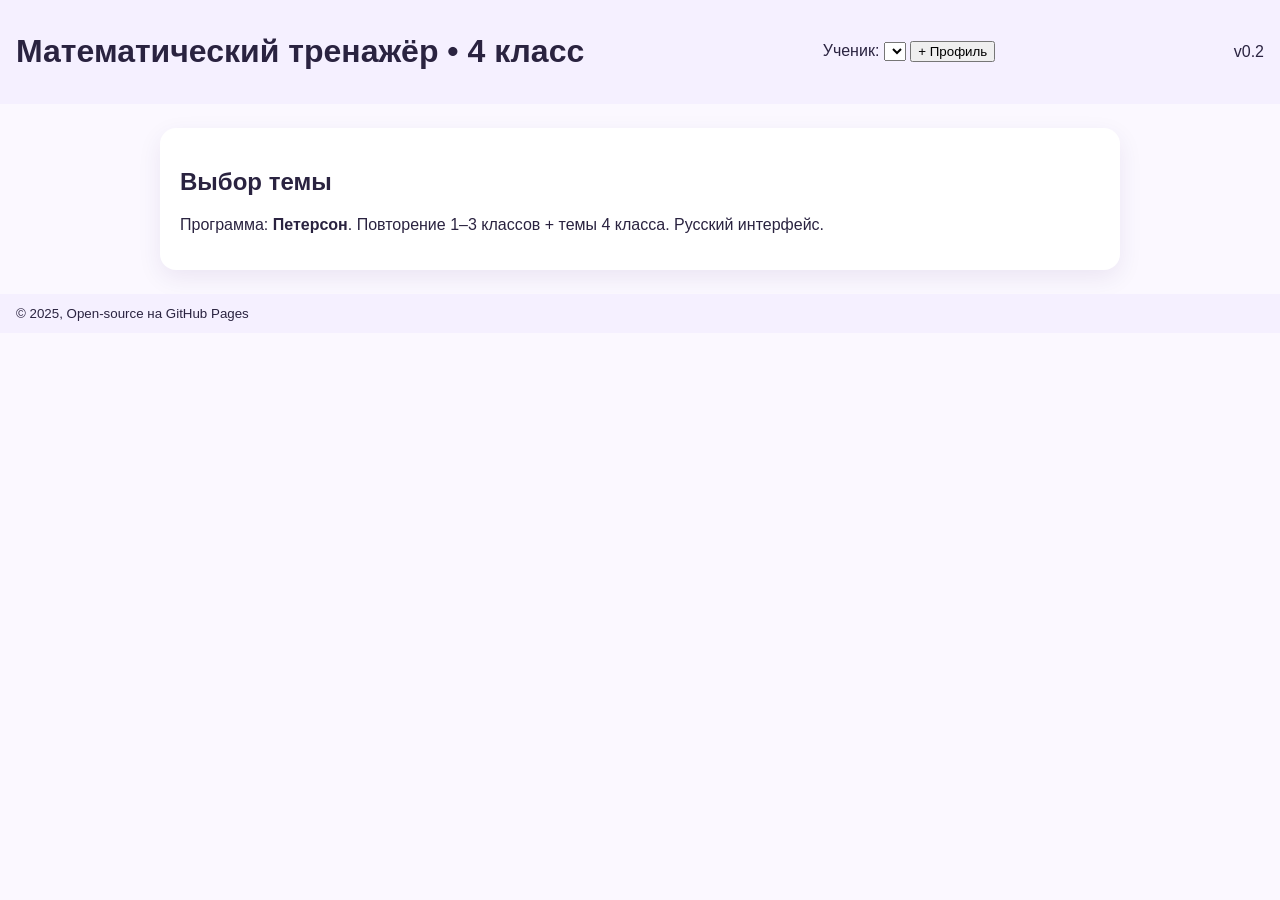
==== index.html @ 1966bf7a "Add files via upload" ====
<!DOCTYPE html>
<html lang="ru">
<head>
  <meta charset="UTF-8" />
  <meta name="viewport" content="width=device-width, initial-scale=1.0"/>
  <title>Математический тренажёр 4 класс — v0.2</title>
  <link rel="stylesheet" href="styles.css"/>
</head>
<body>
  <header class="app-header">
    <h1>Математический тренажёр • 4 класс</h1>
    <div class="profile">
      <label for="profile-select">Ученик:</label>
      <select id="profile-select"></select>
      <button id="add-profile" class="btn btn-outline small">+ Профиль</button>
    </div>
    <span class="version">v0.2</span>
  </header>

  <main class="container">
    <section id="intro" class="card">
      <h2>Выбор темы</h2>
      <p>Программа: <strong>Петерсон</strong>. Повторение 1–3 классов + темы 4 класса. Русский интерфейс.</p>
      <div id="lesson-list" class="lesson-list"></div>
    </section>

    <section id="exercise-area" class="card hidden">
      <div class="exercise-header">
        <button id="back-to-lessons" class="btn btn-secondary">← Темы</button>
        <h2 id="lesson-title">Тема</h2>
        <div id="progress" class="progress"></div>
      </div>

      <div id="exercise-body"></div>

      <div class="actions">
        <button id="hint-btn" class="btn btn-outline">Подсказка</button>
        <button id="check-btn" class="btn btn-primary">Проверить</button>
        <button id="next-btn" class="btn btn-primary hidden">Дальше</button>
      </div>
    </section>

    <section id="summary-area" class="card hidden">
      <h2>Итоги блока</h2>
      <div id="summary-body"></div>
      <button id="to-lessons-from-summary" class="btn btn-secondary">Вернуться к темам</button>
    </section>
  </main>

  <footer class="app-footer">
    <small>© 2025, Open-source на GitHub Pages</small>
  </footer>

  <script src="app.js"></script>
</body>
</html>
---- styles.css ----
:root{
  --bg:#fbf8ff;--card:#ffffff;--text:#2a2340;--muted:#6e6690;
  --accent:#bfa7ff;--accent-strong:#9e84ff;--shadow:0 8px 24px rgba(46,16,101,.08);
}
body{margin:0;background:var(--bg);color:var(--text);font-family:sans-serif}
.app-header,.app-footer{display:flex;justify-content:space-between;align-items:center;padding:12px 16px;background:#f5f0ff}
.container{max-width:960px;margin:24px auto;padding:0 16px}
.card{background:var(--card);border-radius:16px;box-shadow:var(--shadow);padding:20px;margin-bottom:16px}
.hidden{display:none}
.lesson-list{display:grid;grid-template-columns:repeat(auto-fit,minmax(260px,1fr));gap:12px}
.lesson{border:1px solid #eee;border-radius:12px;padding:14px}
.choice{padding:10px;border:1px solid #ddd;border-radius:10px;cursor:pointer}
.choice.selected{border-color:var(--accent-strong);outline:3px solid #efe9ff}
.order-list{display:flex;flex-direction:column;gap:8px}
.order-item{padding:10px;border:1px solid #ddd;border-radius:10px;background:#fff;cursor:pointer}
.order-item.selected{border-color:var(--accent-strong);outline:3px solid #efe9ff}
.badge{min-width:24px;height:24px;border-radius:50%;border:1px solid #ddd;display:flex;align-items:center;justify-content:center;background:#f4efff}
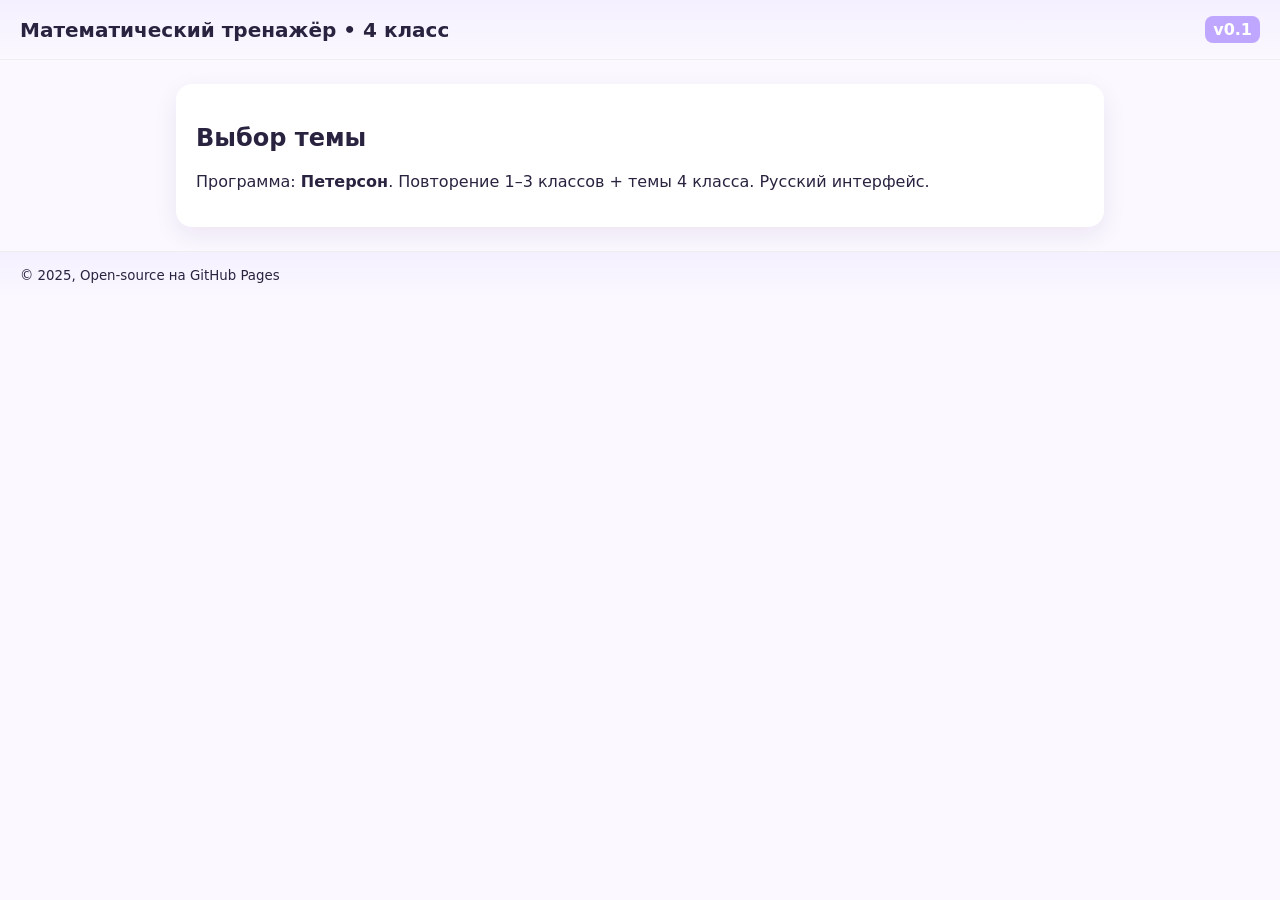
==== commit cf839fdd: "Add files via upload" ====
--- a/index.html
+++ b/index.html
@@ -3,18 +3,13 @@
 <head>
   <meta charset="UTF-8" />
   <meta name="viewport" content="width=device-width, initial-scale=1.0"/>
-  <title>Математический тренажёр 4 класс — v0.2</title>
+  <title>Математический тренажёр 4 класс — v0.1</title>
   <link rel="stylesheet" href="styles.css"/>
 </head>
 <body>
   <header class="app-header">
     <h1>Математический тренажёр • 4 класс</h1>
-    <div class="profile">
-      <label for="profile-select">Ученик:</label>
-      <select id="profile-select"></select>
-      <button id="add-profile" class="btn btn-outline small">+ Профиль</button>
-    </div>
-    <span class="version">v0.2</span>
+    <span class="version">v0.1</span>
   </header>
 
   <main class="container">
--- a/styles.css
+++ b/styles.css
@@ -1,17 +1,45 @@
 :root{
-  --bg:#fbf8ff;--card:#ffffff;--text:#2a2340;--muted:#6e6690;
-  --accent:#bfa7ff;--accent-strong:#9e84ff;--shadow:0 8px 24px rgba(46,16,101,.08);
+  --bg:#fbf8ff;
+  --card:#ffffff;
+  --text:#2a2340;
+  --muted:#6e6690;
+  --accent:#bfa7ff;
+  --accent-strong:#9e84ff;
+  --green:#36b37e;
+  --red:#ff6b6b;
+  --shadow:0 8px 24px rgba(46,16,101,.08);
 }
-body{margin:0;background:var(--bg);color:var(--text);font-family:sans-serif}
-.app-header,.app-footer{display:flex;justify-content:space-between;align-items:center;padding:12px 16px;background:#f5f0ff}
+*{box-sizing:border-box}
+html,body{margin:0;padding:0;background:var(--bg);color:var(--text);font-family:system-ui,-apple-system,Segoe UI,Roboto,Inter,Arial,sans-serif;}
+.app-header,.app-footer{display:flex;justify-content:space-between;align-items:center;padding:16px 20px;background:linear-gradient(180deg, #f5f0ff 0%, #fbf8ff 100%);border-bottom:1px solid #eee}
+.app-footer{border-top:1px solid #eee;border-bottom:none;margin-top:24px}
+.app-header h1{font-size:20px;margin:0}
+.version{background:var(--accent);color:#fff;padding:4px 8px;border-radius:8px;font-weight:600}
 .container{max-width:960px;margin:24px auto;padding:0 16px}
 .card{background:var(--card);border-radius:16px;box-shadow:var(--shadow);padding:20px;margin-bottom:16px}
 .hidden{display:none}
 .lesson-list{display:grid;grid-template-columns:repeat(auto-fit,minmax(260px,1fr));gap:12px}
-.lesson{border:1px solid #eee;border-radius:12px;padding:14px}
+.lesson{border:1px solid #eee;border-radius:12px;padding:14px;display:flex;flex-direction:column;gap:6px}
+.lesson h3{margin:0}
+.lesson .meta{font-size:13px;color:var(--muted)}
+.lesson .btn{margin-top:8px}
+.btn{border:none;border-radius:10px;padding:10px 14px;cursor:pointer;font-weight:600}
+.btn-primary{background:var(--accent-strong);color:#fff}
+.btn-outline{background:transparent;border:2px solid var(--accent-strong);color:var(--accent-strong)}
+.btn-secondary{background:#ede7ff;color:#3a2b7f}
+.btn:disabled{opacity:.5;cursor:not-allowed}
+.progress{font-size:14px;color:var(--muted)}
+.exercise-header{display:flex;justify-content:space-between;align-items:center;gap:10px}
+#exercise-body{margin-top:12px}
+.exercise{display:flex;flex-direction:column;gap:12px}
+.choices{display:flex;flex-direction:column;gap:8px}
 .choice{padding:10px;border:1px solid #ddd;border-radius:10px;cursor:pointer}
 .choice.selected{border-color:var(--accent-strong);outline:3px solid #efe9ff}
-.order-list{display:flex;flex-direction:column;gap:8px}
-.order-item{padding:10px;border:1px solid #ddd;border-radius:10px;background:#fff;cursor:pointer}
-.order-item.selected{border-color:var(--accent-strong);outline:3px solid #efe9ff}
-.badge{min-width:24px;height:24px;border-radius:50%;border:1px solid #ddd;display:flex;align-items:center;justify-content:center;background:#f4efff}
+.feedback{padding:10px;border-radius:10px;font-weight:600}
+.feedback.ok{background:#ecfbf4;color:#0e6b4d;border:1px solid #b5ead7}
+.feedback.err{background:#fff1f1;color:#7a1a1a;border:1px solid #ffd2d2}
+.hint{background:#f6f2ff;border-left:4px solid var(--accent-strong);padding:10px;border-radius:8px}
+.stat{display:grid;grid-template-columns:1fr 1fr;gap:8px}
+.kpi{background:#f8f5ff;border:1px dashed #d8ccff;border-radius:10px;padding:10px;text-align:center}
+.order-zone{display:flex;gap:8px;flex-wrap:wrap;padding:8px;border:1px dashed #cfc3ff;border-radius:10px;min-height:48px}
+.draggable{padding:8px 10px;border:1px solid #ddd;border-radius:8px;background:#fff;cursor:grab}
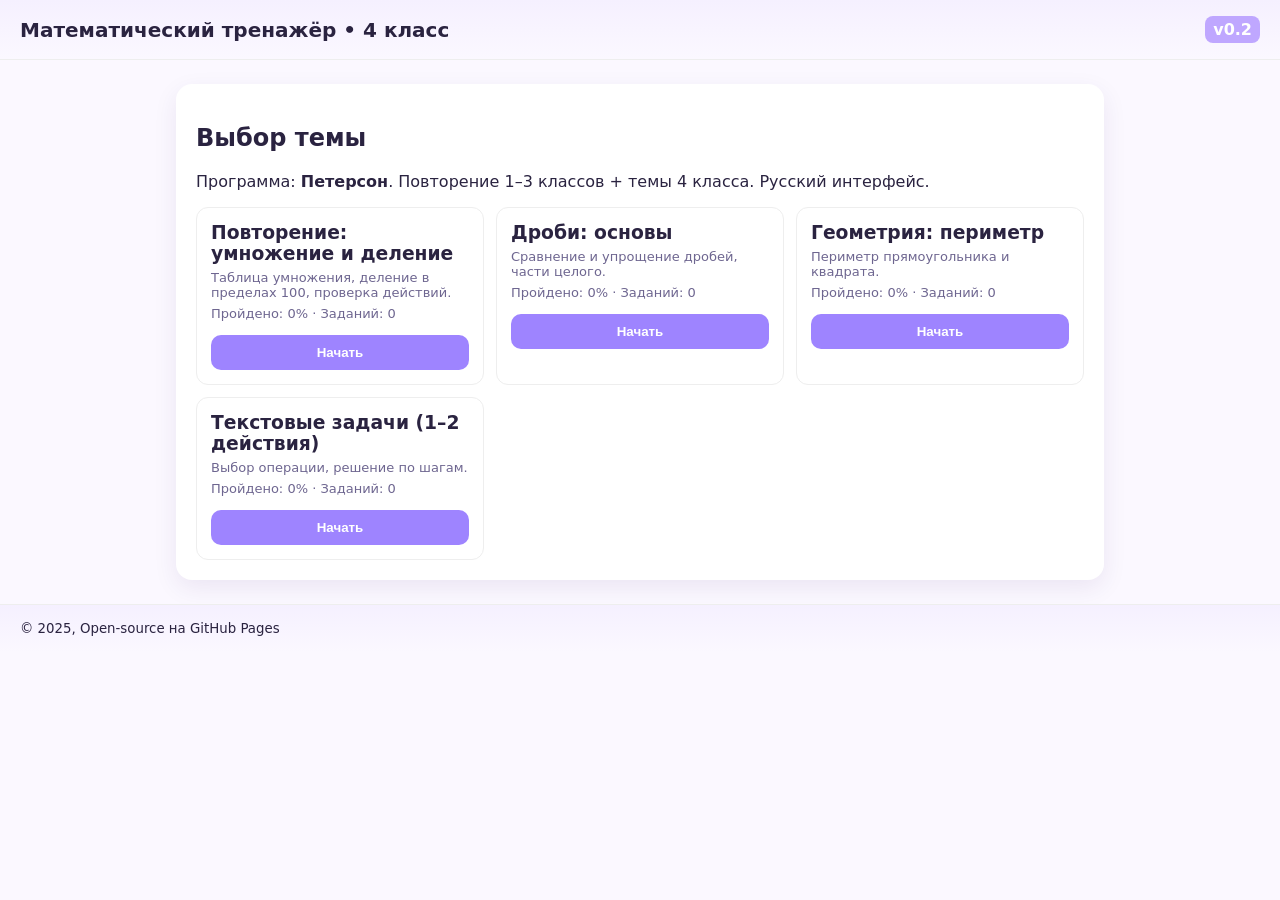
==== commit 08ee4ac1: "v0.2: clean repo, fix errors, integrate touch-friendly order task, expand content - Remove 5 junk fi" ====
--- a/index.html
+++ b/index.html
@@ -3,13 +3,14 @@
 <head>
   <meta charset="UTF-8" />
   <meta name="viewport" content="width=device-width, initial-scale=1.0"/>
-  <title>Математический тренажёр 4 класс — v0.1</title>
+  <title>Математический тренажёр 4 класс — v0.2</title>
   <link rel="stylesheet" href="styles.css"/>
+  <link rel="stylesheet" href="SRC/components/SequenceOrderTask.css"/>
 </head>
 <body>
   <header class="app-header">
     <h1>Математический тренажёр • 4 класс</h1>
-    <span class="version">v0.1</span>
+    <span class="version">v0.2</span>
   </header>
 
   <main class="container">
@@ -46,6 +47,7 @@
     <small>© 2025, Open-source на GitHub Pages</small>
   </footer>
 
+  <script src="SRC/components/SequenceOrderTask.js"></script>
   <script src="app.js"></script>
 </body>
 </html>
--- a/SRC/components/SequenceOrderTask.css
+++ b/SRC/components/SequenceOrderTask.css
@@ -0,0 +1,91 @@
+/* v0.3 SequenceOrderTask — styled to match app palette */
+.seq { display: grid; gap: 14px; }
+
+.seq__label { font-size: 13px; color: var(--muted, #6e6690); font-weight: 600; }
+
+.seq__pool {
+  display: flex;
+  flex-wrap: wrap;
+  gap: 8px;
+  padding: 10px;
+  border: 1px dashed #cfc3ff;
+  border-radius: 10px;
+  min-height: 48px;
+  background: #faf7ff;
+}
+
+.seq__item {
+  padding: 8px 12px;
+  border: 1px solid #d8ccff;
+  border-radius: 8px;
+  background: #fff;
+  cursor: pointer;
+  font-size: 15px;
+  font-family: inherit;
+  color: var(--text, #2a2340);
+  transition: background 0.15s, opacity 0.15s;
+}
+.seq__item:hover:not([disabled]) { background: #efe9ff; }
+.seq__item[aria-pressed="true"] { opacity: 0.4; cursor: default; }
+
+.seq__target {
+  min-height: 52px;
+  border: 2px solid var(--accent-strong, #9e84ff);
+  border-radius: 10px;
+  padding: 8px 10px;
+  display: flex;
+  flex-wrap: wrap;
+  gap: 6px;
+  background: #fbf8ff;
+}
+
+.seq__picked {
+  background: #fff;
+  border: 1px solid #cfc3ff;
+  border-radius: 8px;
+  padding: 6px 10px;
+  display: flex;
+  align-items: center;
+  gap: 8px;
+  font-size: 15px;
+}
+
+.seq__badge {
+  display: inline-flex;
+  align-items: center;
+  justify-content: center;
+  width: 22px;
+  height: 22px;
+  border-radius: 50%;
+  background: var(--accent-strong, #9e84ff);
+  color: #fff;
+  font-size: 12px;
+  font-weight: 700;
+  flex-shrink: 0;
+}
+
+.seq__controls { display: flex; gap: 8px; flex-wrap: wrap; }
+
+.seq__btn {
+  padding: 10px 14px;
+  border-radius: 10px;
+  border: none;
+  font-weight: 600;
+  font-family: inherit;
+  cursor: pointer;
+  background: var(--accent-strong, #9e84ff);
+  color: #fff;
+}
+.seq__btn--ghost {
+  background: #ede7ff;
+  color: #3a2b7f;
+}
+
+.seq__flash {
+  font-weight: 600;
+  padding: 8px 12px;
+  border-radius: 8px;
+  min-height: 36px;
+}
+.seq__flash[data-ok="1"] { background: #ecfbf4; color: #0e6b4d; border: 1px solid #b5ead7; }
+.seq__flash[data-ok="0"] { background: #fff1f1; color: #7a1a1a; border: 1px solid #ffd2d2; }
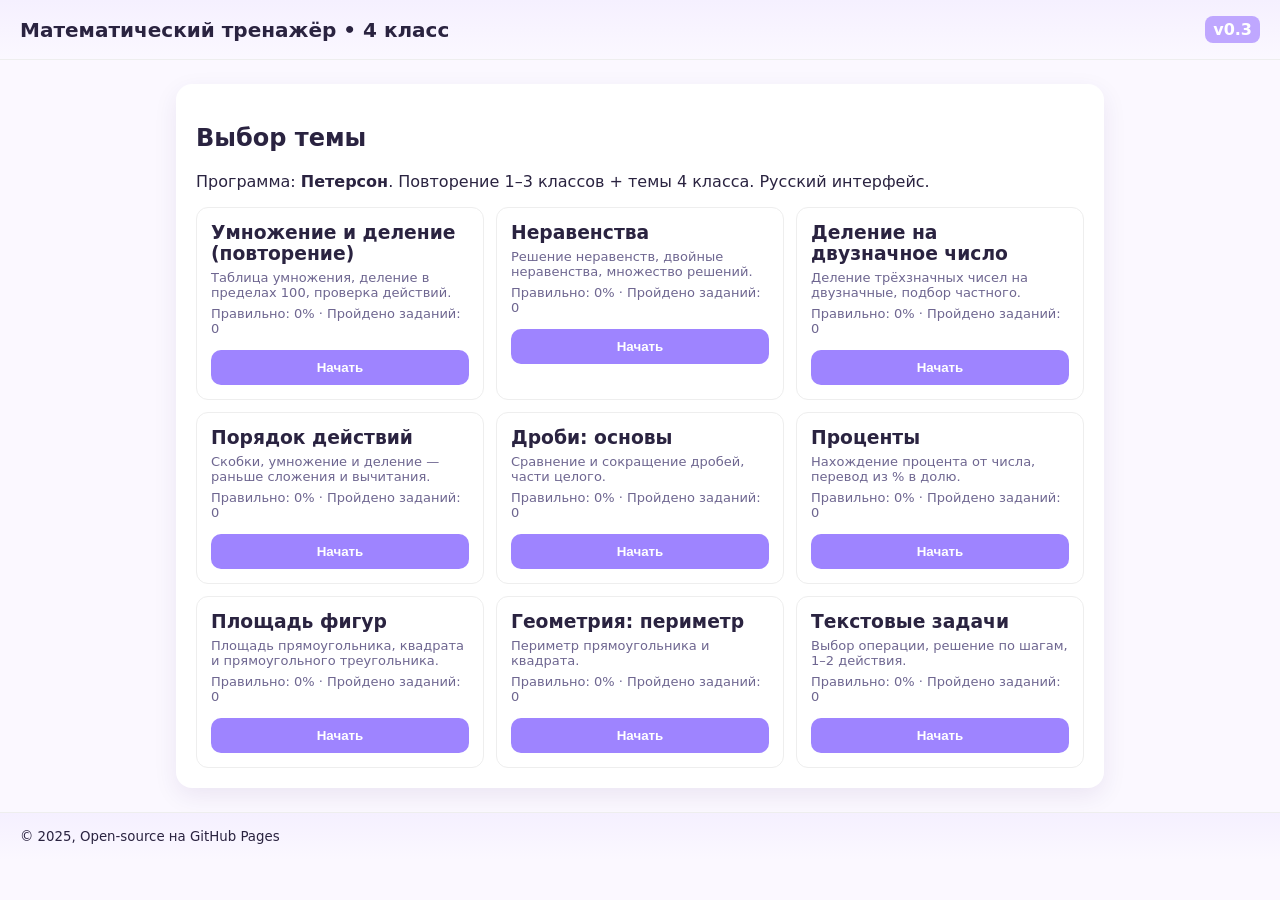
==== commit ca9fe2f0: "v0.3: add 5 new Peterson topics, fix stats, reveal answer after 3 fails Content: - Add Неравенства (" ====
--- a/index.html
+++ b/index.html
@@ -3,14 +3,14 @@
 <head>
   <meta charset="UTF-8" />
   <meta name="viewport" content="width=device-width, initial-scale=1.0"/>
-  <title>Математический тренажёр 4 класс — v0.2</title>
+  <title>Математический тренажёр 4 класс — v0.3</title>
   <link rel="stylesheet" href="styles.css"/>
   <link rel="stylesheet" href="SRC/components/SequenceOrderTask.css"/>
 </head>
 <body>
   <header class="app-header">
     <h1>Математический тренажёр • 4 класс</h1>
-    <span class="version">v0.2</span>
+    <span class="version">v0.3</span>
   </header>
 
   <main class="container">
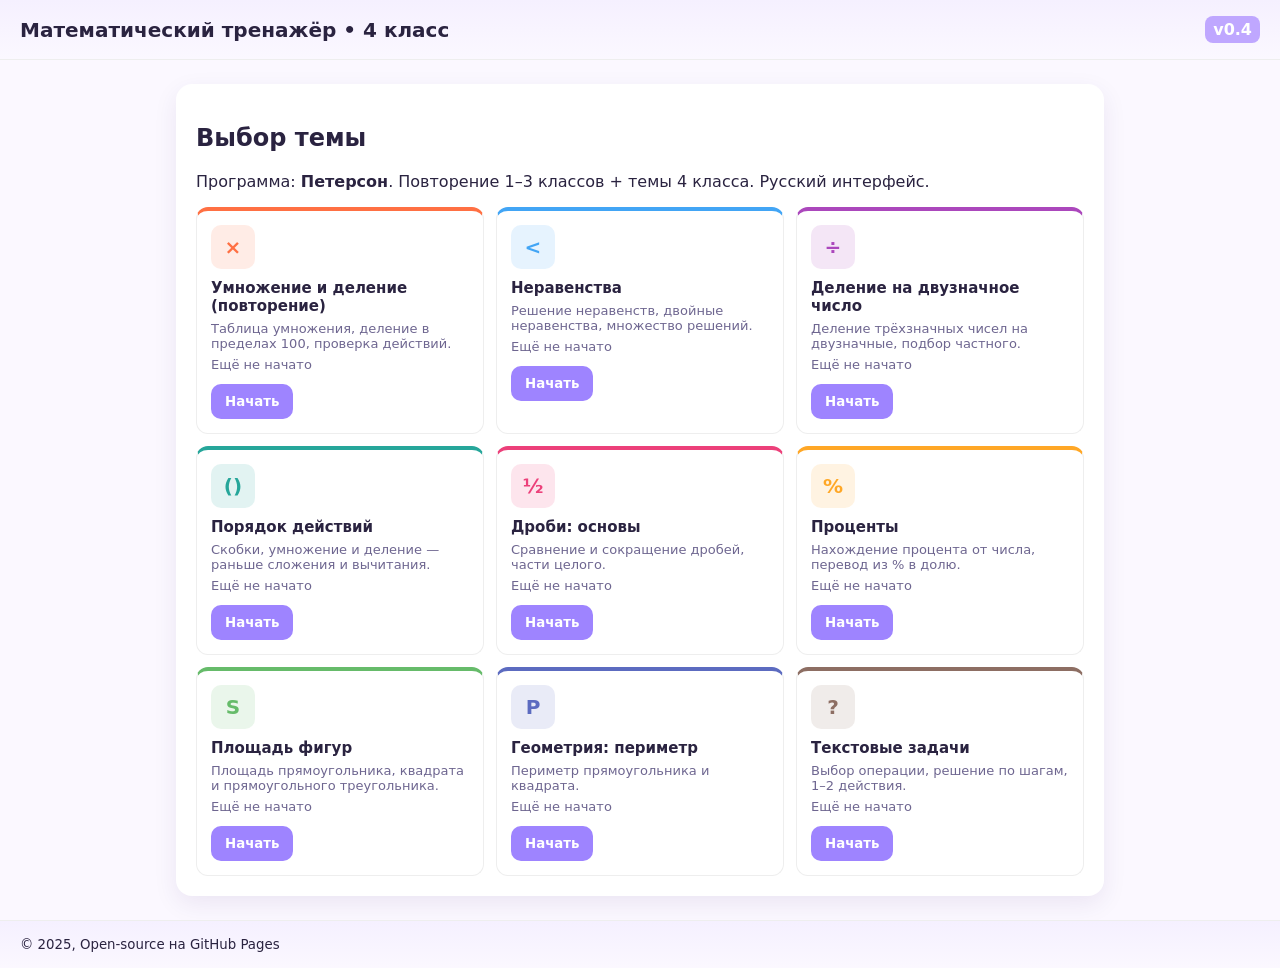
==== commit f7466892: "v0.4: shuffle exercises, colored topic cards, progress bar, reset stats, sticky mobile buttons - Shu" ====
--- a/index.html
+++ b/index.html
@@ -3,14 +3,14 @@
 <head>
   <meta charset="UTF-8" />
   <meta name="viewport" content="width=device-width, initial-scale=1.0"/>
-  <title>Математический тренажёр 4 класс — v0.3</title>
+  <title>Математический тренажёр 4 класс — v0.4</title>
   <link rel="stylesheet" href="styles.css"/>
   <link rel="stylesheet" href="SRC/components/SequenceOrderTask.css"/>
 </head>
 <body>
   <header class="app-header">
     <h1>Математический тренажёр • 4 класс</h1>
-    <span class="version">v0.3</span>
+    <span class="version">v0.4</span>
   </header>
 
   <main class="container">
--- a/styles.css
+++ b/styles.css
@@ -1,45 +1,93 @@
-:root{
-  --bg:#fbf8ff;
-  --card:#ffffff;
-  --text:#2a2340;
-  --muted:#6e6690;
-  --accent:#bfa7ff;
-  --accent-strong:#9e84ff;
-  --green:#36b37e;
-  --red:#ff6b6b;
-  --shadow:0 8px 24px rgba(46,16,101,.08);
+:root {
+  --bg: #fbf8ff;
+  --card: #ffffff;
+  --text: #2a2340;
+  --muted: #6e6690;
+  --accent: #bfa7ff;
+  --accent-strong: #9e84ff;
+  --green: #36b37e;
+  --red: #ff6b6b;
+  --shadow: 0 8px 24px rgba(46,16,101,.08);
 }
-*{box-sizing:border-box}
-html,body{margin:0;padding:0;background:var(--bg);color:var(--text);font-family:system-ui,-apple-system,Segoe UI,Roboto,Inter,Arial,sans-serif;}
-.app-header,.app-footer{display:flex;justify-content:space-between;align-items:center;padding:16px 20px;background:linear-gradient(180deg, #f5f0ff 0%, #fbf8ff 100%);border-bottom:1px solid #eee}
-.app-footer{border-top:1px solid #eee;border-bottom:none;margin-top:24px}
-.app-header h1{font-size:20px;margin:0}
-.version{background:var(--accent);color:#fff;padding:4px 8px;border-radius:8px;font-weight:600}
-.container{max-width:960px;margin:24px auto;padding:0 16px}
-.card{background:var(--card);border-radius:16px;box-shadow:var(--shadow);padding:20px;margin-bottom:16px}
-.hidden{display:none}
-.lesson-list{display:grid;grid-template-columns:repeat(auto-fit,minmax(260px,1fr));gap:12px}
-.lesson{border:1px solid #eee;border-radius:12px;padding:14px;display:flex;flex-direction:column;gap:6px}
-.lesson h3{margin:0}
-.lesson .meta{font-size:13px;color:var(--muted)}
-.lesson .btn{margin-top:8px}
-.btn{border:none;border-radius:10px;padding:10px 14px;cursor:pointer;font-weight:600}
-.btn-primary{background:var(--accent-strong);color:#fff}
-.btn-outline{background:transparent;border:2px solid var(--accent-strong);color:var(--accent-strong)}
-.btn-secondary{background:#ede7ff;color:#3a2b7f}
-.btn:disabled{opacity:.5;cursor:not-allowed}
-.progress{font-size:14px;color:var(--muted)}
-.exercise-header{display:flex;justify-content:space-between;align-items:center;gap:10px}
-#exercise-body{margin-top:12px}
-.exercise{display:flex;flex-direction:column;gap:12px}
-.choices{display:flex;flex-direction:column;gap:8px}
-.choice{padding:10px;border:1px solid #ddd;border-radius:10px;cursor:pointer}
-.choice.selected{border-color:var(--accent-strong);outline:3px solid #efe9ff}
-.feedback{padding:10px;border-radius:10px;font-weight:600}
-.feedback.ok{background:#ecfbf4;color:#0e6b4d;border:1px solid #b5ead7}
-.feedback.err{background:#fff1f1;color:#7a1a1a;border:1px solid #ffd2d2}
-.hint{background:#f6f2ff;border-left:4px solid var(--accent-strong);padding:10px;border-radius:8px}
-.stat{display:grid;grid-template-columns:1fr 1fr;gap:8px}
-.kpi{background:#f8f5ff;border:1px dashed #d8ccff;border-radius:10px;padding:10px;text-align:center}
-.order-zone{display:flex;gap:8px;flex-wrap:wrap;padding:8px;border:1px dashed #cfc3ff;border-radius:10px;min-height:48px}
-.draggable{padding:8px 10px;border:1px solid #ddd;border-radius:8px;background:#fff;cursor:grab}
+* { box-sizing: border-box; }
+html, body { margin: 0; padding: 0; background: var(--bg); color: var(--text); font-family: system-ui,-apple-system,Segoe UI,Roboto,Inter,Arial,sans-serif; }
+
+/* Header / Footer */
+.app-header, .app-footer { display: flex; justify-content: space-between; align-items: center; padding: 16px 20px; background: linear-gradient(180deg,#f5f0ff 0%,#fbf8ff 100%); border-bottom: 1px solid #eee; }
+.app-footer { border-top: 1px solid #eee; border-bottom: none; margin-top: 24px; }
+.app-header h1 { font-size: 20px; margin: 0; }
+.version { background: var(--accent); color: #fff; padding: 4px 8px; border-radius: 8px; font-weight: 600; }
+
+/* Layout */
+.container { max-width: 960px; margin: 24px auto; padding: 0 16px; }
+.card { background: var(--card); border-radius: 16px; box-shadow: var(--shadow); padding: 20px; margin-bottom: 16px; }
+.hidden { display: none; }
+
+/* Lesson grid */
+.lesson-list { display: grid; grid-template-columns: repeat(auto-fit, minmax(260px,1fr)); gap: 12px; }
+.lesson { border: 1px solid #eee; border-radius: 12px; padding: 14px; display: flex; flex-direction: column; gap: 6px; overflow: hidden; }
+.lesson-icon-wrap { width: 44px; height: 44px; border-radius: 10px; display: flex; align-items: center; justify-content: center; margin-bottom: 4px; flex-shrink: 0; }
+.lesson-icon { font-size: 20px; font-weight: 800; line-height: 1; }
+.lesson h3 { margin: 0; font-size: 15px; }
+.lesson .meta { font-size: 13px; color: var(--muted); }
+.lesson-footer { display: flex; gap: 8px; align-items: center; margin-top: 6px; flex-wrap: wrap; }
+.btn-ghost { background: transparent; color: var(--muted); border: 1px solid #ddd; font-size: 13px; padding: 6px 10px; border-radius: 8px; cursor: pointer; font-weight: 500; }
+.btn-ghost:hover { background: #f5f0ff; border-color: var(--accent); }
+
+/* Buttons */
+.btn { border: none; border-radius: 10px; padding: 10px 14px; cursor: pointer; font-weight: 600; font-family: inherit; }
+.btn-primary { background: var(--accent-strong); color: #fff; }
+.btn-outline { background: transparent; border: 2px solid var(--accent-strong); color: var(--accent-strong); }
+.btn-secondary { background: #ede7ff; color: #3a2b7f; }
+.btn:disabled { opacity: .5; cursor: not-allowed; }
+
+/* Progress bar */
+.progress { min-width: 120px; }
+.progress-label { font-size: 13px; color: var(--muted); margin-bottom: 4px; }
+.progress-track { height: 8px; background: #ede7ff; border-radius: 4px; overflow: hidden; }
+.progress-fill { height: 100%; background: var(--accent-strong); border-radius: 4px; transition: width 0.4s ease; }
+
+/* Exercise area */
+.exercise-header { display: flex; justify-content: space-between; align-items: flex-start; gap: 10px; }
+#exercise-body { margin-top: 12px; }
+.exercise { display: flex; flex-direction: column; gap: 12px; }
+.q { font-size: 17px; font-weight: 600; line-height: 1.5; }
+
+/* Choice */
+.choices { display: flex; flex-direction: column; gap: 8px; }
+.choice { padding: 10px 14px; border: 1px solid #ddd; border-radius: 10px; cursor: pointer; transition: border-color 0.15s, background 0.15s; }
+.choice:hover { border-color: var(--accent); background: #faf7ff; }
+.choice.selected { border-color: var(--accent-strong); background: #f0ecff; outline: 2px solid #efe9ff; }
+
+/* Input */
+input[data-role="answer"] { padding: 10px 14px; border: 1px solid #ddd; border-radius: 10px; font-size: 16px; width: 100%; max-width: 300px; font-family: inherit; }
+input[data-role="answer"]:focus { outline: none; border-color: var(--accent-strong); box-shadow: 0 0 0 3px #efe9ff; }
+
+/* Feedback & Hints */
+.feedback { padding: 10px 14px; border-radius: 10px; font-weight: 600; margin-top: 4px; }
+.feedback.ok { background: #ecfbf4; color: #0e6b4d; border: 1px solid #b5ead7; }
+.feedback.err { background: #fff1f1; color: #7a1a1a; border: 1px solid #ffd2d2; }
+.hint { background: #f6f2ff; border-left: 4px solid var(--accent-strong); padding: 10px; border-radius: 8px; font-size: 14px; }
+
+/* Summary stats */
+.stat { display: grid; grid-template-columns: 1fr 1fr; gap: 8px; }
+.kpi { background: #f8f5ff; border: 1px dashed #d8ccff; border-radius: 10px; padding: 10px; text-align: center; }
+
+/* Actions (buttons row) — sticky on mobile */
+.actions { display: flex; gap: 8px; margin-top: 16px; flex-wrap: wrap; }
+@media (max-width: 600px) {
+  .actions {
+    position: sticky;
+    bottom: 0;
+    background: var(--card);
+    padding: 12px 0 4px;
+    margin: 12px -20px -20px;
+    padding-left: 20px;
+    padding-right: 20px;
+    border-top: 1px solid #eee;
+  }
+}
+
+/* Legacy order-zone (kept for compatibility) */
+.order-zone { display: flex; gap: 8px; flex-wrap: wrap; padding: 8px; border: 1px dashed #cfc3ff; border-radius: 10px; min-height: 48px; }
+.draggable { padding: 8px 10px; border: 1px solid #ddd; border-radius: 8px; background: #fff; cursor: grab; }
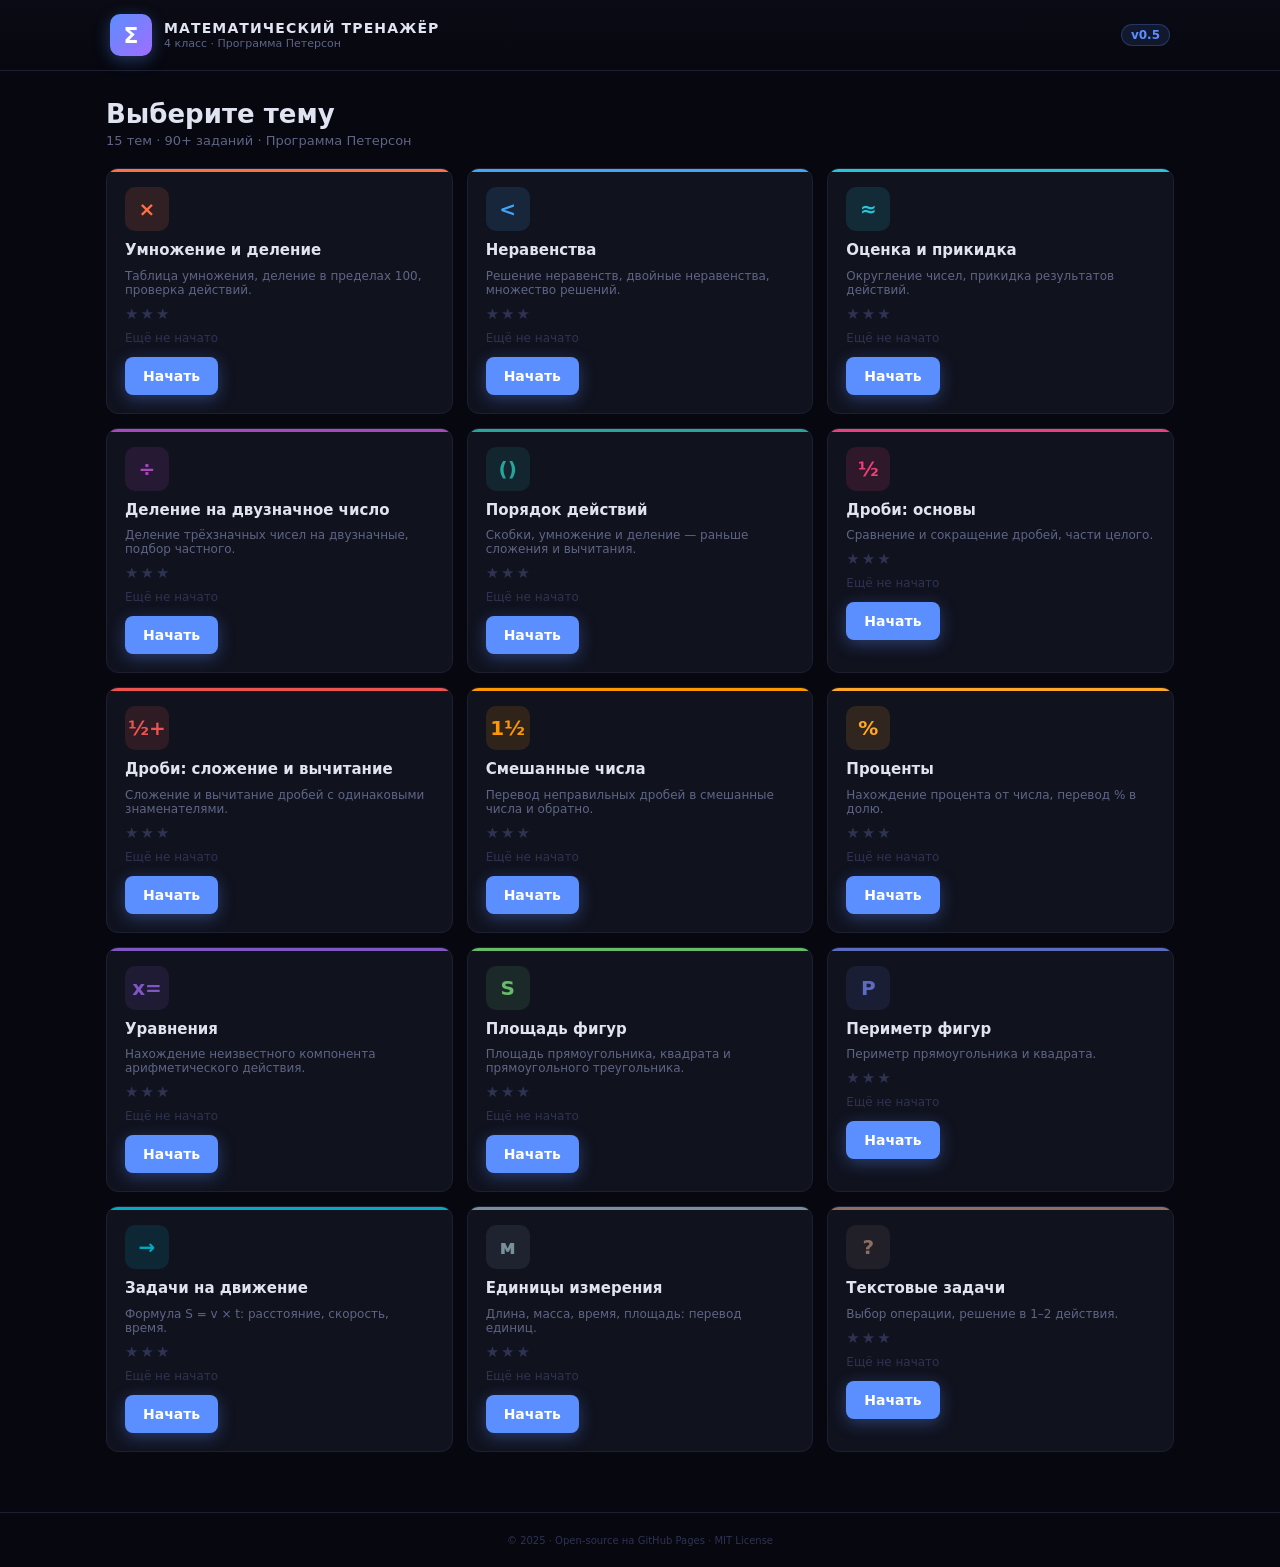
==== commit ab9314f3: "v0.5: dark space theme, 15 topics, review mode, stars, PWA — Complete visual overhaul with SpaceX-in" ====
--- a/index.html
+++ b/index.html
@@ -3,48 +3,67 @@
 <head>
   <meta charset="UTF-8" />
   <meta name="viewport" content="width=device-width, initial-scale=1.0"/>
-  <title>Математический тренажёр 4 класс — v0.4</title>
+  <meta name="theme-color" content="#06070f"/>
+  <meta name="description" content="Математический тренажёр 4 класс — Программа Петерсон"/>
+  <link rel="manifest" href="manifest.json"/>
+  <title>Математический тренажёр · 4 класс</title>
   <link rel="stylesheet" href="styles.css"/>
   <link rel="stylesheet" href="SRC/components/SequenceOrderTask.css"/>
 </head>
 <body>
   <header class="app-header">
-    <h1>Математический тренажёр • 4 класс</h1>
-    <span class="version">v0.4</span>
+    <div class="header-inner">
+      <div class="header-brand">
+        <div class="brand-sigma">Σ</div>
+        <div class="brand-text">
+          <div class="brand-name">МАТЕМАТИЧЕСКИЙ ТРЕНАЖЁР</div>
+          <div class="brand-sub">4 класс · Программа Петерсон</div>
+        </div>
+      </div>
+      <span class="version">v0.5</span>
+    </div>
   </header>
 
   <main class="container">
-    <section id="intro" class="card">
-      <h2>Выбор темы</h2>
-      <p>Программа: <strong>Петерсон</strong>. Повторение 1–3 классов + темы 4 класса. Русский интерфейс.</p>
+
+    <section id="intro">
+      <div id="global-stats" class="global-stats hidden"></div>
+      <div class="topics-header">
+        <h2>Выберите тему</h2>
+        <p class="topics-sub">15 тем · 90+ заданий · Программа Петерсон</p>
+      </div>
       <div id="lesson-list" class="lesson-list"></div>
     </section>
 
-    <section id="exercise-area" class="card hidden">
-      <div class="exercise-header">
-        <button id="back-to-lessons" class="btn btn-secondary">← Темы</button>
-        <h2 id="lesson-title">Тема</h2>
+    <section id="exercise-area" class="hidden">
+      <div class="exercise-topbar">
+        <button id="back-to-lessons" class="btn btn-ghost-sm">← Темы</button>
+        <h2 id="lesson-title" class="exercise-title"></h2>
         <div id="progress" class="progress"></div>
       </div>
-
-      <div id="exercise-body"></div>
-
+      <div id="exercise-body" class="exercise-card"></div>
       <div class="actions">
         <button id="hint-btn" class="btn btn-outline">Подсказка</button>
         <button id="check-btn" class="btn btn-primary">Проверить</button>
-        <button id="next-btn" class="btn btn-primary hidden">Дальше</button>
+        <button id="next-btn" class="btn btn-primary hidden">Дальше →</button>
       </div>
     </section>
 
-    <section id="summary-area" class="card hidden">
-      <h2>Итоги блока</h2>
-      <div id="summary-body"></div>
-      <button id="to-lessons-from-summary" class="btn btn-secondary">Вернуться к темам</button>
+    <section id="summary-area" class="hidden">
+      <div class="card">
+        <h2>Итоги блока</h2>
+        <div id="summary-body"></div>
+        <div class="summary-actions">
+          <button id="to-lessons-from-summary" class="btn btn-secondary">← К темам</button>
+          <button id="retry-wrong-btn" class="btn btn-outline hidden">Повторить ошибки</button>
+        </div>
+      </div>
     </section>
+
   </main>
 
   <footer class="app-footer">
-    <small>© 2025, Open-source на GitHub Pages</small>
+    <small>© 2025 · Open-source на GitHub Pages · MIT License</small>
   </footer>
 
   <script src="SRC/components/SequenceOrderTask.js"></script>
--- a/styles.css
+++ b/styles.css
@@ -1,93 +1,382 @@
+/* ─── Design tokens ─────────────────────────────────────────── */
 :root {
-  --bg: #fbf8ff;
-  --card: #ffffff;
-  --text: #2a2340;
-  --muted: #6e6690;
-  --accent: #bfa7ff;
-  --accent-strong: #9e84ff;
-  --green: #36b37e;
-  --red: #ff6b6b;
-  --shadow: 0 8px 24px rgba(46,16,101,.08);
-}
-* { box-sizing: border-box; }
-html, body { margin: 0; padding: 0; background: var(--bg); color: var(--text); font-family: system-ui,-apple-system,Segoe UI,Roboto,Inter,Arial,sans-serif; }
-
-/* Header / Footer */
-.app-header, .app-footer { display: flex; justify-content: space-between; align-items: center; padding: 16px 20px; background: linear-gradient(180deg,#f5f0ff 0%,#fbf8ff 100%); border-bottom: 1px solid #eee; }
-.app-footer { border-top: 1px solid #eee; border-bottom: none; margin-top: 24px; }
-.app-header h1 { font-size: 20px; margin: 0; }
-.version { background: var(--accent); color: #fff; padding: 4px 8px; border-radius: 8px; font-weight: 600; }
-
-/* Layout */
-.container { max-width: 960px; margin: 24px auto; padding: 0 16px; }
-.card { background: var(--card); border-radius: 16px; box-shadow: var(--shadow); padding: 20px; margin-bottom: 16px; }
-.hidden { display: none; }
-
-/* Lesson grid */
-.lesson-list { display: grid; grid-template-columns: repeat(auto-fit, minmax(260px,1fr)); gap: 12px; }
-.lesson { border: 1px solid #eee; border-radius: 12px; padding: 14px; display: flex; flex-direction: column; gap: 6px; overflow: hidden; }
-.lesson-icon-wrap { width: 44px; height: 44px; border-radius: 10px; display: flex; align-items: center; justify-content: center; margin-bottom: 4px; flex-shrink: 0; }
-.lesson-icon { font-size: 20px; font-weight: 800; line-height: 1; }
-.lesson h3 { margin: 0; font-size: 15px; }
-.lesson .meta { font-size: 13px; color: var(--muted); }
-.lesson-footer { display: flex; gap: 8px; align-items: center; margin-top: 6px; flex-wrap: wrap; }
-.btn-ghost { background: transparent; color: var(--muted); border: 1px solid #ddd; font-size: 13px; padding: 6px 10px; border-radius: 8px; cursor: pointer; font-weight: 500; }
-.btn-ghost:hover { background: #f5f0ff; border-color: var(--accent); }
-
-/* Buttons */
-.btn { border: none; border-radius: 10px; padding: 10px 14px; cursor: pointer; font-weight: 600; font-family: inherit; }
-.btn-primary { background: var(--accent-strong); color: #fff; }
-.btn-outline { background: transparent; border: 2px solid var(--accent-strong); color: var(--accent-strong); }
-.btn-secondary { background: #ede7ff; color: #3a2b7f; }
-.btn:disabled { opacity: .5; cursor: not-allowed; }
-
-/* Progress bar */
-.progress { min-width: 120px; }
-.progress-label { font-size: 13px; color: var(--muted); margin-bottom: 4px; }
-.progress-track { height: 8px; background: #ede7ff; border-radius: 4px; overflow: hidden; }
-.progress-fill { height: 100%; background: var(--accent-strong); border-radius: 4px; transition: width 0.4s ease; }
-
-/* Exercise area */
-.exercise-header { display: flex; justify-content: space-between; align-items: flex-start; gap: 10px; }
-#exercise-body { margin-top: 12px; }
-.exercise { display: flex; flex-direction: column; gap: 12px; }
-.q { font-size: 17px; font-weight: 600; line-height: 1.5; }
-
-/* Choice */
-.choices { display: flex; flex-direction: column; gap: 8px; }
-.choice { padding: 10px 14px; border: 1px solid #ddd; border-radius: 10px; cursor: pointer; transition: border-color 0.15s, background 0.15s; }
-.choice:hover { border-color: var(--accent); background: #faf7ff; }
-.choice.selected { border-color: var(--accent-strong); background: #f0ecff; outline: 2px solid #efe9ff; }
-
-/* Input */
-input[data-role="answer"] { padding: 10px 14px; border: 1px solid #ddd; border-radius: 10px; font-size: 16px; width: 100%; max-width: 300px; font-family: inherit; }
-input[data-role="answer"]:focus { outline: none; border-color: var(--accent-strong); box-shadow: 0 0 0 3px #efe9ff; }
-
-/* Feedback & Hints */
-.feedback { padding: 10px 14px; border-radius: 10px; font-weight: 600; margin-top: 4px; }
-.feedback.ok { background: #ecfbf4; color: #0e6b4d; border: 1px solid #b5ead7; }
-.feedback.err { background: #fff1f1; color: #7a1a1a; border: 1px solid #ffd2d2; }
-.hint { background: #f6f2ff; border-left: 4px solid var(--accent-strong); padding: 10px; border-radius: 8px; font-size: 14px; }
-
-/* Summary stats */
-.stat { display: grid; grid-template-columns: 1fr 1fr; gap: 8px; }
-.kpi { background: #f8f5ff; border: 1px dashed #d8ccff; border-radius: 10px; padding: 10px; text-align: center; }
-
-/* Actions (buttons row) — sticky on mobile */
-.actions { display: flex; gap: 8px; margin-top: 16px; flex-wrap: wrap; }
+  --bg:            #06070f;
+  --bg-2:          #0b0d17;
+  --bg-card:       #10121e;
+  --bg-hover:      #161929;
+  --border:        #1d2033;
+  --border-light:  #252840;
+  --text:          #e0e3f0;
+  --text-muted:    #5e6585;
+  --text-dim:      #2e3352;
+  --accent:        #5b8eff;
+  --accent-h:      #7aa3ff;
+  --accent-dim:    rgba(91,142,255,.12);
+  --accent-glow:   rgba(91,142,255,.35);
+  --purple:        #a06dff;
+  --purple-dim:    rgba(160,109,255,.12);
+  --green:         #00e087;
+  --green-dim:     rgba(0,224,135,.1);
+  --red:           #ff4d5a;
+  --red-dim:       rgba(255,77,90,.1);
+  --gold:          #ffcd3c;
+  --shadow:        0 8px 32px rgba(0,0,0,.5);
+  --shadow-lg:     0 24px 64px rgba(0,0,0,.6);
+  --r:             12px;
+  --r-sm:          8px;
+}
+
+/* ─── Reset ─────────────────────────────────────────────────── */
+*, *::before, *::after { box-sizing: border-box; margin: 0; padding: 0; }
+html { scroll-behavior: smooth; }
+body {
+  background: var(--bg);
+  color: var(--text);
+  font-family: system-ui, -apple-system, Segoe UI, Roboto, Inter, Arial, sans-serif;
+  -webkit-font-smoothing: antialiased;
+  min-height: 100dvh;
+}
+
+/* ─── Scrollbar ──────────────────────────────────────────────── */
+::-webkit-scrollbar { width: 6px; }
+::-webkit-scrollbar-track { background: var(--bg); }
+::-webkit-scrollbar-thumb { background: var(--border-light); border-radius: 3px; }
+
+/* ─── Header ─────────────────────────────────────────────────── */
+.app-header {
+  background: linear-gradient(180deg, #0a0b14 0%, var(--bg) 100%);
+  border-bottom: 1px solid var(--border);
+  position: sticky;
+  top: 0;
+  z-index: 100;
+  backdrop-filter: blur(12px);
+}
+.header-inner {
+  max-width: 1100px;
+  margin: 0 auto;
+  padding: 14px 20px;
+  display: flex;
+  align-items: center;
+  justify-content: space-between;
+  gap: 12px;
+}
+.header-brand { display: flex; align-items: center; gap: 12px; }
+.brand-sigma {
+  width: 42px; height: 42px;
+  background: linear-gradient(135deg, var(--accent) 0%, var(--purple) 100%);
+  border-radius: 10px;
+  display: flex; align-items: center; justify-content: center;
+  font-size: 22px; font-weight: 900; color: #fff;
+  box-shadow: 0 4px 16px var(--accent-glow);
+  flex-shrink: 0;
+}
+.brand-name {
+  font-size: 14px; font-weight: 800;
+  letter-spacing: .08em; color: var(--text);
+  line-height: 1.2;
+}
+.brand-sub { font-size: 11px; color: var(--text-muted); margin-top: 1px; }
+.version {
+  background: var(--accent-dim);
+  color: var(--accent);
+  border: 1px solid rgba(91,142,255,.25);
+  padding: 3px 9px; border-radius: 20px;
+  font-size: 12px; font-weight: 700;
+  white-space: nowrap;
+}
+
+/* ─── Layout ─────────────────────────────────────────────────── */
+.container { max-width: 1100px; margin: 0 auto; padding: 28px 16px 60px; }
+.hidden { display: none !important; }
+
+/* ─── Global stats ───────────────────────────────────────────── */
+.global-stats {
+  display: flex; align-items: center; justify-content: center;
+  background: var(--bg-card);
+  border: 1px solid var(--border);
+  border-radius: var(--r);
+  padding: 14px 20px;
+  margin-bottom: 24px;
+  gap: 0;
+  animation: fadeUp .4s ease;
+}
+.gstat { flex: 1; text-align: center; }
+.gstat-num { font-size: 26px; font-weight: 800; color: var(--accent); line-height: 1; }
+.gstat-label { font-size: 11px; color: var(--text-muted); margin-top: 3px; letter-spacing: .04em; }
+.gstat-sep { width: 1px; height: 36px; background: var(--border); flex-shrink: 0; }
+
+/* ─── Topics section ─────────────────────────────────────────── */
+.topics-header { margin-bottom: 20px; }
+.topics-header h2 { font-size: 26px; font-weight: 800; color: var(--text); }
+.topics-sub { font-size: 13px; color: var(--text-muted); margin-top: 4px; }
+
+/* ─── Lesson grid ────────────────────────────────────────────── */
+.lesson-list {
+  display: grid;
+  grid-template-columns: repeat(auto-fill, minmax(280px, 1fr));
+  gap: 14px;
+}
+.lesson {
+  background: var(--bg-card);
+  border: 1px solid var(--border);
+  border-radius: var(--r);
+  padding: 18px;
+  display: flex;
+  flex-direction: column;
+  gap: 8px;
+  position: relative;
+  overflow: hidden;
+  cursor: pointer;
+  transition: border-color .2s, transform .2s, box-shadow .2s;
+  animation: fadeUp .35s ease both;
+}
+.lesson:hover {
+  border-color: var(--border-light);
+  transform: translateY(-3px);
+  box-shadow: 0 12px 40px rgba(0,0,0,.45);
+}
+.lesson-bar {
+  position: absolute; top: 0; left: 0; right: 0;
+  height: 3px;
+  border-radius: var(--r) var(--r) 0 0;
+}
+.lesson-icon-wrap {
+  width: 44px; height: 44px;
+  border-radius: 10px;
+  display: flex; align-items: center; justify-content: center;
+  margin-bottom: 2px; flex-shrink: 0;
+  font-size: 20px; font-weight: 800;
+}
+.lesson h3 { font-size: 15px; font-weight: 700; color: var(--text); line-height: 1.3; }
+.lesson .meta { font-size: 12px; color: var(--text-muted); }
+.lesson-stars { font-size: 15px; letter-spacing: 2px; }
+.lesson-mini-bar {
+  height: 4px; background: var(--border);
+  border-radius: 2px; overflow: hidden;
+}
+.lesson-mini-fill {
+  height: 100%;
+  border-radius: 2px;
+  transition: width .5s ease;
+}
+.lesson-footer {
+  display: flex; gap: 8px; align-items: center;
+  margin-top: 4px; flex-wrap: wrap;
+}
+
+/* ─── Buttons ────────────────────────────────────────────────── */
+.btn {
+  border: none; border-radius: var(--r-sm);
+  padding: 11px 18px;
+  cursor: pointer; font-weight: 700;
+  font-family: inherit; font-size: 14px;
+  transition: all .15s; user-select: none;
+  white-space: nowrap;
+}
+.btn-primary {
+  background: var(--accent); color: #fff;
+  box-shadow: 0 4px 16px var(--accent-glow);
+}
+.btn-primary:hover { background: var(--accent-h); transform: translateY(-1px); box-shadow: 0 6px 24px var(--accent-glow); }
+.btn-outline {
+  background: transparent;
+  border: 1.5px solid var(--border-light);
+  color: var(--text-muted);
+}
+.btn-outline:hover { border-color: var(--accent); color: var(--accent); background: var(--accent-dim); }
+.btn-secondary { background: var(--bg-hover); color: var(--text); border: 1px solid var(--border-light); }
+.btn-secondary:hover { border-color: var(--border-light); background: #1e2238; }
+.btn-ghost {
+  background: transparent; color: var(--text-muted);
+  border: 1px solid var(--border); font-size: 13px; padding: 6px 10px;
+}
+.btn-ghost:hover { color: var(--text); background: var(--bg-hover); }
+.btn-ghost-sm {
+  background: transparent; color: var(--text-muted);
+  border: 1px solid var(--border); font-size: 13px; padding: 7px 12px;
+  border-radius: var(--r-sm); cursor: pointer; font-family: inherit;
+  transition: all .15s; white-space: nowrap;
+}
+.btn-ghost-sm:hover { color: var(--accent); border-color: var(--accent); background: var(--accent-dim); }
+.btn:disabled { opacity: .35; cursor: not-allowed; transform: none !important; box-shadow: none !important; }
+
+/* ─── Exercise area ──────────────────────────────────────────── */
+.exercise-topbar {
+  display: flex; align-items: center; gap: 14px;
+  margin-bottom: 16px; flex-wrap: wrap;
+}
+.exercise-title {
+  font-size: 18px; font-weight: 700; color: var(--text);
+  flex: 1; min-width: 0;
+  overflow: hidden; text-overflow: ellipsis; white-space: nowrap;
+}
+
+/* ─── Progress bar ───────────────────────────────────────────── */
+.progress { min-width: 140px; }
+.progress-label { font-size: 11px; color: var(--text-muted); margin-bottom: 5px; letter-spacing: .04em; }
+.progress-track { height: 4px; background: var(--border); border-radius: 2px; overflow: hidden; }
+.progress-fill {
+  height: 100%;
+  background: linear-gradient(90deg, var(--accent) 0%, var(--purple) 100%);
+  border-radius: 2px;
+  transition: width .4s ease;
+  box-shadow: 0 0 8px var(--accent-glow);
+}
+
+/* ─── Exercise card ──────────────────────────────────────────── */
+.exercise-card {
+  background: var(--bg-card);
+  border: 1px solid var(--border);
+  border-radius: var(--r);
+  padding: 24px;
+  margin-bottom: 2px;
+  animation: fadeUp .3s ease;
+}
+.exercise { display: flex; flex-direction: column; gap: 16px; }
+.q { font-size: 20px; font-weight: 600; color: var(--text); line-height: 1.55; }
+
+/* ─── Choices ────────────────────────────────────────────────── */
+.choices { display: flex; flex-direction: column; gap: 10px; }
+.choice {
+  padding: 13px 18px;
+  border: 1px solid var(--border-light);
+  border-radius: var(--r-sm);
+  cursor: pointer; background: var(--bg-2);
+  color: var(--text); font-size: 15px;
+  transition: all .15s;
+}
+.choice:hover { border-color: var(--accent); background: var(--accent-dim); transform: translateX(4px); }
+.choice.selected {
+  border-color: var(--accent);
+  background: var(--accent-dim);
+  box-shadow: 0 0 0 1px var(--accent) inset;
+  color: #fff;
+}
+
+/* ─── Input ──────────────────────────────────────────────────── */
+input[data-role="answer"] {
+  padding: 12px 16px;
+  background: var(--bg-2);
+  border: 1px solid var(--border-light);
+  border-radius: var(--r-sm);
+  color: var(--text); font-size: 18px;
+  font-family: inherit; width: 100%; max-width: 300px;
+  transition: border-color .15s, box-shadow .15s;
+}
+input[data-role="answer"]:focus {
+  outline: none;
+  border-color: var(--accent);
+  box-shadow: 0 0 0 3px var(--accent-dim);
+}
+input[data-role="answer"]::placeholder { color: var(--text-dim); }
+
+/* ─── Hint & Feedback ────────────────────────────────────────── */
+.hint {
+  background: var(--purple-dim);
+  border-left: 3px solid var(--purple);
+  padding: 10px 14px; border-radius: var(--r-sm);
+  font-size: 14px; color: var(--text-muted);
+  animation: fadeUp .2s ease;
+}
+.feedback {
+  padding: 12px 16px; border-radius: var(--r-sm);
+  font-weight: 600; font-size: 15px;
+  animation: feedbackPop .25s ease;
+}
+.feedback.ok {
+  background: var(--green-dim); color: var(--green);
+  border: 1px solid rgba(0,224,135,.2);
+}
+.feedback.err {
+  background: var(--red-dim); color: var(--red);
+  border: 1px solid rgba(255,77,90,.2);
+}
+
+/* ─── Actions row ────────────────────────────────────────────── */
+.actions {
+  display: flex; gap: 10px; margin-top: 16px; flex-wrap: wrap;
+}
 @media (max-width: 600px) {
   .actions {
-    position: sticky;
-    bottom: 0;
-    background: var(--card);
-    padding: 12px 0 4px;
-    margin: 12px -20px -20px;
-    padding-left: 20px;
-    padding-right: 20px;
-    border-top: 1px solid #eee;
+    position: sticky; bottom: 0;
+    background: var(--bg);
+    border-top: 1px solid var(--border);
+    padding: 14px 16px;
+    margin: 12px -16px 0;
   }
 }
 
-/* Legacy order-zone (kept for compatibility) */
-.order-zone { display: flex; gap: 8px; flex-wrap: wrap; padding: 8px; border: 1px dashed #cfc3ff; border-radius: 10px; min-height: 48px; }
-.draggable { padding: 8px 10px; border: 1px solid #ddd; border-radius: 8px; background: #fff; cursor: grab; }
+/* ─── Summary ────────────────────────────────────────────────── */
+.card {
+  background: var(--bg-card); border: 1px solid var(--border);
+  border-radius: var(--r); padding: 28px;
+  animation: fadeUp .35s ease;
+}
+.card h2 { font-size: 22px; font-weight: 800; margin-bottom: 20px; }
+.summary-medal {
+  font-size: 72px; text-align: center; margin-bottom: 16px;
+  animation: medalDrop .5s cubic-bezier(.34,1.56,.64,1);
+}
+.stat { display: grid; grid-template-columns: 1fr 1fr; gap: 10px; }
+.kpi {
+  background: var(--bg-2);
+  border: 1px solid var(--border);
+  border-radius: var(--r-sm);
+  padding: 14px; text-align: center;
+}
+.kpi-val { font-size: 34px; font-weight: 800; color: var(--accent); line-height: 1.1; }
+.kpi-label { font-size: 12px; color: var(--text-muted); margin-top: 3px; }
+.summary-actions {
+  display: flex; gap: 10px; margin-top: 20px; flex-wrap: wrap;
+}
+.summary-note {
+  font-size: 13px; color: var(--text-muted);
+  margin-top: 14px; line-height: 1.6;
+}
+
+/* ─── Footer ─────────────────────────────────────────────────── */
+.app-footer {
+  text-align: center; padding: 20px;
+  border-top: 1px solid var(--border);
+  font-size: 12px; color: var(--text-dim);
+}
+
+/* ─── Animations ─────────────────────────────────────────────── */
+@keyframes fadeUp {
+  from { opacity: 0; transform: translateY(10px); }
+  to   { opacity: 1; transform: translateY(0); }
+}
+@keyframes feedbackPop {
+  0%   { opacity: 0; transform: scale(.97); }
+  100% { opacity: 1; transform: scale(1); }
+}
+@keyframes medalDrop {
+  from { transform: scale(0) rotate(-30deg); opacity: 0; }
+  to   { transform: scale(1) rotate(0deg);  opacity: 1; }
+}
+
+/* ─── Staggered card animation ───────────────────────────────── */
+.lesson:nth-child(1)  { animation-delay: .03s; }
+.lesson:nth-child(2)  { animation-delay: .06s; }
+.lesson:nth-child(3)  { animation-delay: .09s; }
+.lesson:nth-child(4)  { animation-delay: .12s; }
+.lesson:nth-child(5)  { animation-delay: .15s; }
+.lesson:nth-child(6)  { animation-delay: .18s; }
+.lesson:nth-child(7)  { animation-delay: .21s; }
+.lesson:nth-child(8)  { animation-delay: .24s; }
+.lesson:nth-child(9)  { animation-delay: .27s; }
+.lesson:nth-child(10) { animation-delay: .30s; }
+.lesson:nth-child(11) { animation-delay: .33s; }
+.lesson:nth-child(12) { animation-delay: .36s; }
+.lesson:nth-child(13) { animation-delay: .39s; }
+.lesson:nth-child(14) { animation-delay: .42s; }
+.lesson:nth-child(15) { animation-delay: .45s; }
+
+/* ─── Responsive ─────────────────────────────────────────────── */
+@media (max-width: 500px) {
+  .brand-name { font-size: 12px; }
+  .brand-sigma { width: 36px; height: 36px; font-size: 18px; }
+  .q { font-size: 17px; }
+  .stat { grid-template-columns: 1fr 1fr; }
+  .lesson-list { grid-template-columns: 1fr; }
+}
--- a/SRC/components/SequenceOrderTask.css
+++ b/SRC/components/SequenceOrderTask.css
@@ -1,91 +1,65 @@
-/* v0.3 SequenceOrderTask — styled to match app palette */
-.seq { display: grid; gap: 14px; }
-
-.seq__label { font-size: 13px; color: var(--muted, #6e6690); font-weight: 600; }
+/* SequenceOrderTask v0.5 — dark theme */
+.seq { display: grid; gap: 12px; }
+.seq__label { font-size: 12px; color: var(--text-muted); font-weight: 600; letter-spacing: .04em; text-transform: uppercase; }
 
 .seq__pool {
-  display: flex;
-  flex-wrap: wrap;
-  gap: 8px;
-  padding: 10px;
-  border: 1px dashed #cfc3ff;
-  border-radius: 10px;
-  min-height: 48px;
-  background: #faf7ff;
+  background: var(--bg-2);
+  border: 1px dashed var(--border-light);
+  border-radius: var(--r-sm);
+  padding: 10px; min-height: 50px;
+  display: flex; flex-wrap: wrap; gap: 8px;
 }
-
 .seq__item {
-  padding: 8px 12px;
-  border: 1px solid #d8ccff;
-  border-radius: 8px;
-  background: #fff;
-  cursor: pointer;
-  font-size: 15px;
-  font-family: inherit;
-  color: var(--text, #2a2340);
-  transition: background 0.15s, opacity 0.15s;
+  padding: 8px 14px;
+  border: 1px solid var(--border-light);
+  border-radius: var(--r-sm);
+  background: var(--bg-card);
+  color: var(--text); cursor: pointer;
+  font-size: 13px; font-family: inherit;
+  transition: all .15s;
 }
-.seq__item:hover:not([disabled]) { background: #efe9ff; }
-.seq__item[aria-pressed="true"] { opacity: 0.4; cursor: default; }
+.seq__item:hover:not([disabled]) { border-color: var(--accent); background: var(--accent-dim); }
+.seq__item[aria-pressed="true"] { opacity: .3; cursor: default; }
 
 .seq__target {
-  min-height: 52px;
-  border: 2px solid var(--accent-strong, #9e84ff);
-  border-radius: 10px;
-  padding: 8px 10px;
-  display: flex;
-  flex-wrap: wrap;
-  gap: 6px;
-  background: #fbf8ff;
+  min-height: 54px;
+  border: 1px solid var(--accent);
+  background: var(--accent-dim);
+  border-radius: var(--r-sm);
+  padding: 8px; display: flex; flex-wrap: wrap; gap: 6px;
 }
-
 .seq__picked {
-  background: #fff;
-  border: 1px solid #cfc3ff;
-  border-radius: 8px;
+  background: var(--bg-card);
+  border: 1px solid var(--border-light);
+  border-radius: var(--r-sm);
   padding: 6px 10px;
-  display: flex;
-  align-items: center;
-  gap: 8px;
-  font-size: 15px;
+  display: flex; align-items: center; gap: 8px;
+  font-size: 13px; color: var(--text);
 }
-
 .seq__badge {
-  display: inline-flex;
-  align-items: center;
-  justify-content: center;
-  width: 22px;
-  height: 22px;
-  border-radius: 50%;
-  background: var(--accent-strong, #9e84ff);
-  color: #fff;
-  font-size: 12px;
-  font-weight: 700;
+  width: 20px; height: 20px; border-radius: 50%;
+  background: var(--accent); color: #fff;
+  font-size: 11px; font-weight: 700;
+  display: flex; align-items: center; justify-content: center;
   flex-shrink: 0;
 }
-
 .seq__controls { display: flex; gap: 8px; flex-wrap: wrap; }
-
 .seq__btn {
-  padding: 10px 14px;
-  border-radius: 10px;
-  border: none;
-  font-weight: 600;
-  font-family: inherit;
-  cursor: pointer;
-  background: var(--accent-strong, #9e84ff);
-  color: #fff;
+  padding: 10px 16px; border-radius: var(--r-sm);
+  border: none; font-family: inherit; font-weight: 700;
+  cursor: pointer; font-size: 14px;
+  background: var(--accent); color: #fff;
+  transition: all .15s;
 }
+.seq__btn:hover { background: var(--accent-h); }
 .seq__btn--ghost {
-  background: #ede7ff;
-  color: #3a2b7f;
+  background: var(--bg-card); color: var(--text-muted);
+  border: 1px solid var(--border-light);
 }
-
+.seq__btn--ghost:hover { border-color: var(--border-light); background: var(--bg-hover); color: var(--text); }
 .seq__flash {
-  font-weight: 600;
-  padding: 8px 12px;
-  border-radius: 8px;
-  min-height: 36px;
+  padding: 8px 12px; border-radius: var(--r-sm);
+  font-weight: 600; min-height: 36px; font-size: 14px;
 }
-.seq__flash[data-ok="1"] { background: #ecfbf4; color: #0e6b4d; border: 1px solid #b5ead7; }
-.seq__flash[data-ok="0"] { background: #fff1f1; color: #7a1a1a; border: 1px solid #ffd2d2; }
+.seq__flash[data-ok="1"] { background: var(--green-dim); color: var(--green); border: 1px solid rgba(0,224,135,.2); }
+.seq__flash[data-ok="0"] { background: var(--red-dim);   color: var(--red);   border: 1px solid rgba(255,77,90,.2); }
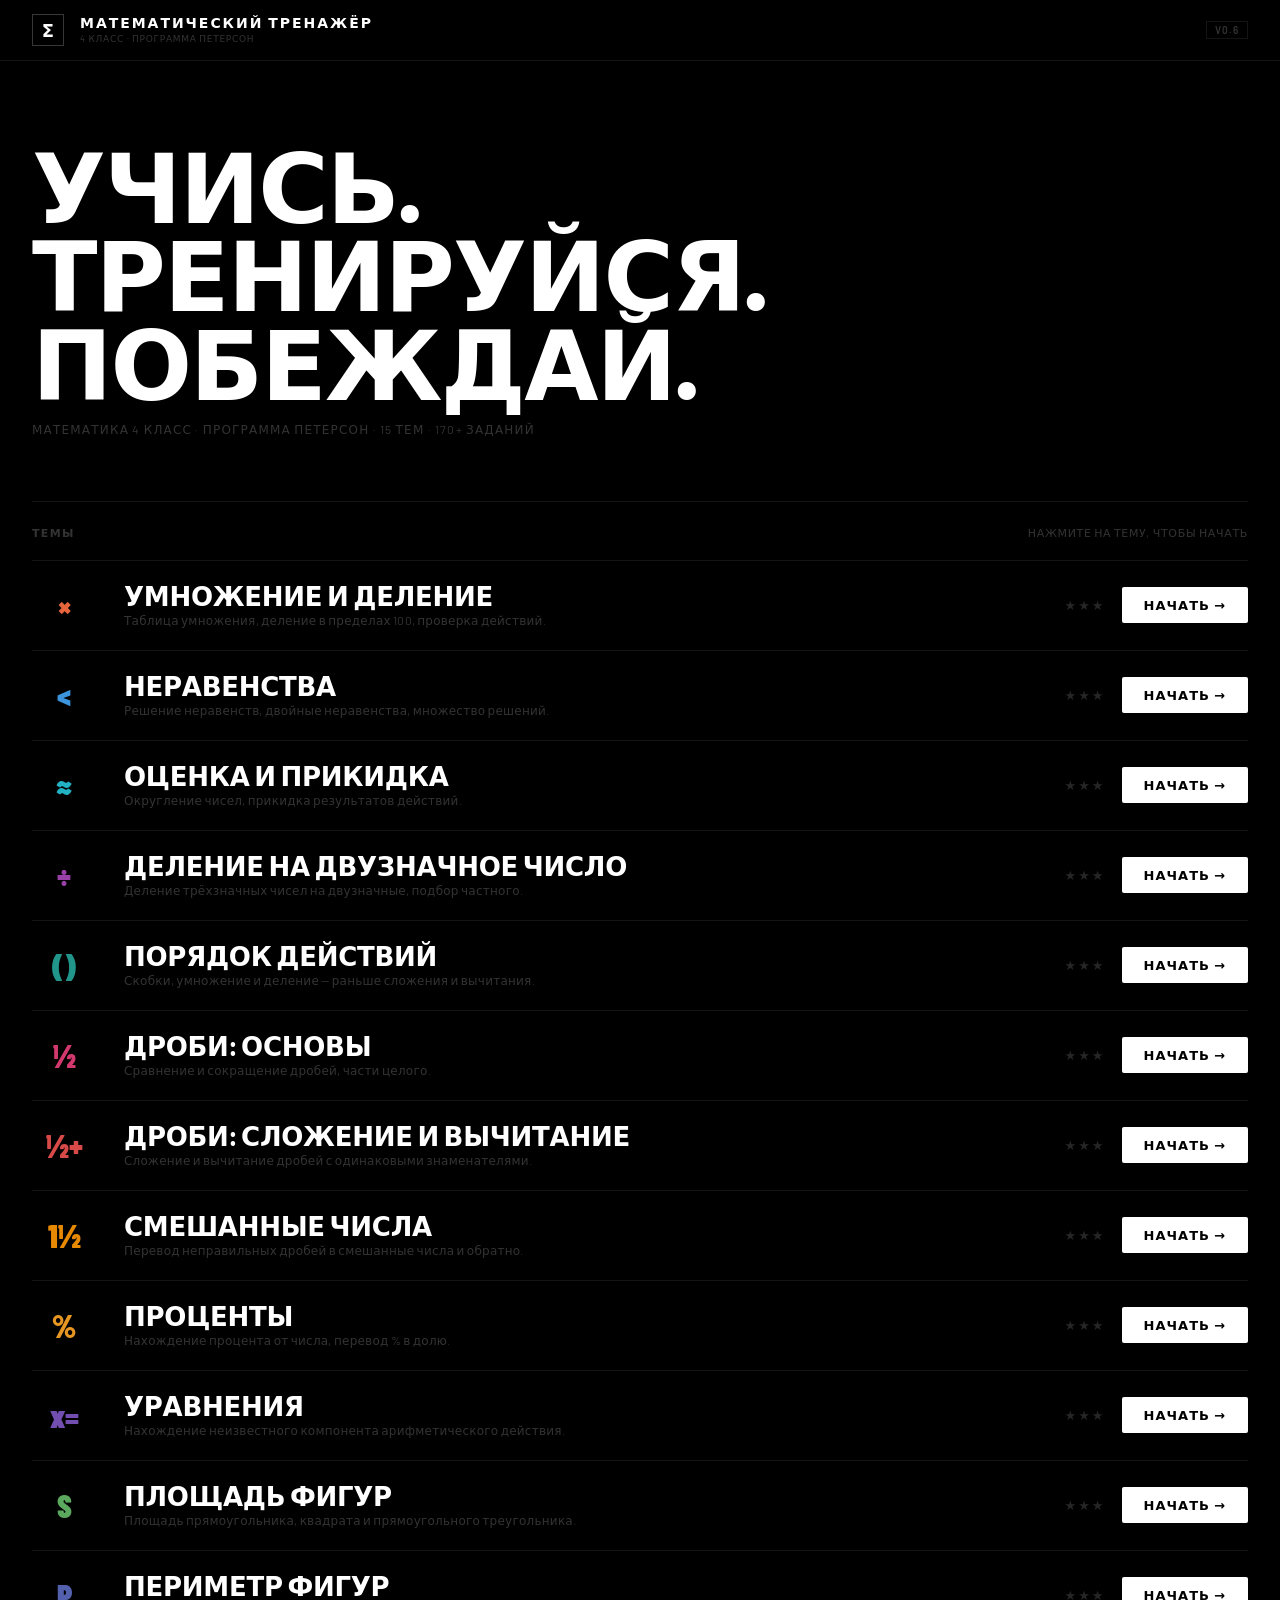
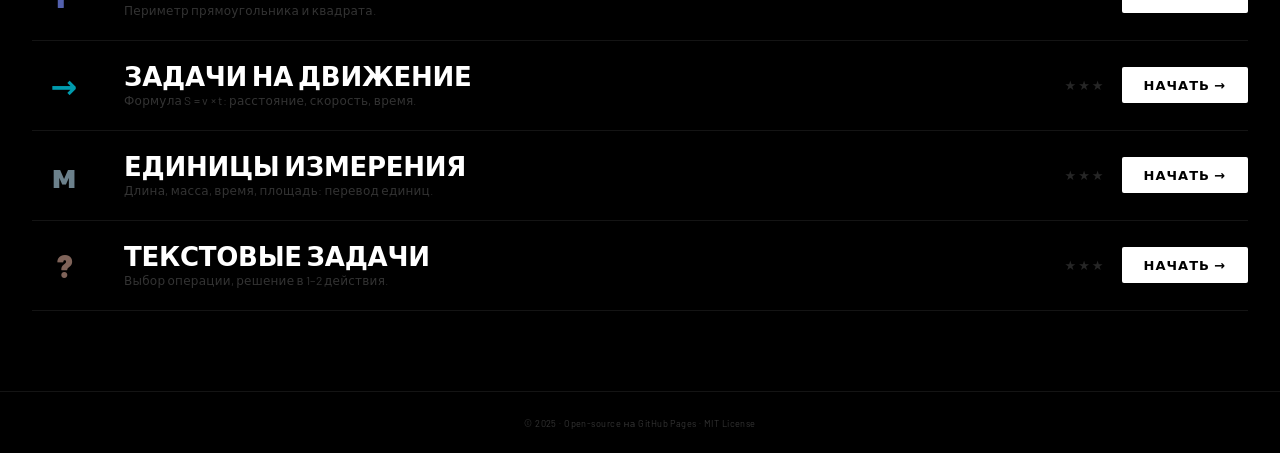
==== commit 409951af: "v0.6: SpaceX manifest layout, hero section, horizontal lesson rows — Home screen: full-height hero w" ====
--- a/index.html
+++ b/index.html
@@ -3,7 +3,7 @@
 <head>
   <meta charset="UTF-8" />
   <meta name="viewport" content="width=device-width, initial-scale=1.0"/>
-  <meta name="theme-color" content="#06070f"/>
+  <meta name="theme-color" content="#000000"/>
   <meta name="description" content="Математический тренажёр 4 класс — Программа Петерсон"/>
   <link rel="manifest" href="manifest.json"/>
   <title>Математический тренажёр · 4 класс</title>
@@ -16,21 +16,25 @@
       <div class="header-brand">
         <div class="brand-sigma">Σ</div>
         <div class="brand-text">
-          <div class="brand-name">МАТЕМАТИЧЕСКИЙ ТРЕНАЖЁР</div>
+          <div class="brand-name">Математический тренажёр</div>
           <div class="brand-sub">4 класс · Программа Петерсон</div>
         </div>
       </div>
-      <span class="version">v0.5</span>
+      <span class="version">v0.6</span>
     </div>
   </header>
 
   <main class="container">
 
     <section id="intro">
+      <div class="home-hero">
+        <div class="home-hero-title">УЧИСЬ.<br>ТРЕНИРУЙСЯ.<br>ПОБЕЖДАЙ.</div>
+        <div class="home-hero-sub">Математика 4 класс · Программа Петерсон · 15 тем · 170+ заданий</div>
+      </div>
       <div id="global-stats" class="global-stats hidden"></div>
       <div class="topics-header">
-        <h2>Выберите тему</h2>
-        <p class="topics-sub">15 тем · 90+ заданий · Программа Петерсон</p>
+        <h2>Темы</h2>
+        <p class="topics-sub">Нажмите на тему, чтобы начать</p>
       </div>
       <div id="lesson-list" class="lesson-list"></div>
     </section>
--- a/styles.css
+++ b/styles.css
@@ -1,29 +1,24 @@
 /* ─── Design tokens ─────────────────────────────────────────── */
+@import url('https://fonts.googleapis.com/css2?family=Barlow+Condensed:wght@400;600;700;800;900&family=Barlow:wght@400;500;600;700&display=swap');
+
 :root {
-  --bg:            #06070f;
-  --bg-2:          #0b0d17;
-  --bg-card:       #10121e;
-  --bg-hover:      #161929;
-  --border:        #1d2033;
-  --border-light:  #252840;
-  --text:          #e0e3f0;
-  --text-muted:    #5e6585;
-  --text-dim:      #2e3352;
-  --accent:        #5b8eff;
-  --accent-h:      #7aa3ff;
-  --accent-dim:    rgba(91,142,255,.12);
-  --accent-glow:   rgba(91,142,255,.35);
-  --purple:        #a06dff;
-  --purple-dim:    rgba(160,109,255,.12);
-  --green:         #00e087;
-  --green-dim:     rgba(0,224,135,.1);
-  --red:           #ff4d5a;
-  --red-dim:       rgba(255,77,90,.1);
-  --gold:          #ffcd3c;
-  --shadow:        0 8px 32px rgba(0,0,0,.5);
-  --shadow-lg:     0 24px 64px rgba(0,0,0,.6);
-  --r:             12px;
-  --r-sm:          8px;
+  --bg:           #000000;
+  --bg-1:         #0a0a0a;
+  --bg-card:      #0f0f0f;
+  --bg-hover:     #141414;
+  --border:       rgba(255,255,255,.08);
+  --border-hi:    rgba(255,255,255,.22);
+  --text:         #ffffff;
+  --text-2:       rgba(255,255,255,.5);
+  --text-3:       rgba(255,255,255,.2);
+  --green:        #00e887;
+  --green-dim:    rgba(0,232,135,.1);
+  --red:          #ff3b4e;
+  --red-dim:      rgba(255,59,78,.1);
+  --r:            2px;
+  --r-sm:         2px;
+  --font-ui:      'Barlow', system-ui, sans-serif;
+  --font-display: 'Barlow Condensed', 'Barlow', system-ui, sans-serif;
 }
 
 /* ─── Reset ─────────────────────────────────────────────────── */
@@ -32,318 +27,331 @@
 body {
   background: var(--bg);
   color: var(--text);
-  font-family: system-ui, -apple-system, Segoe UI, Roboto, Inter, Arial, sans-serif;
+  font-family: var(--font-ui);
   -webkit-font-smoothing: antialiased;
   min-height: 100dvh;
 }
 
 /* ─── Scrollbar ──────────────────────────────────────────────── */
-::-webkit-scrollbar { width: 6px; }
+::-webkit-scrollbar { width: 3px; }
 ::-webkit-scrollbar-track { background: var(--bg); }
-::-webkit-scrollbar-thumb { background: var(--border-light); border-radius: 3px; }
+::-webkit-scrollbar-thumb { background: rgba(255,255,255,.12); }
 
 /* ─── Header ─────────────────────────────────────────────────── */
 .app-header {
-  background: linear-gradient(180deg, #0a0b14 0%, var(--bg) 100%);
-  border-bottom: 1px solid var(--border);
-  position: sticky;
-  top: 0;
-  z-index: 100;
-  backdrop-filter: blur(12px);
+  background: rgba(0,0,0,.9);
+  border-bottom: 1px solid var(--border);
+  position: sticky; top: 0; z-index: 100;
+  backdrop-filter: blur(20px);
 }
 .header-inner {
-  max-width: 1100px;
-  margin: 0 auto;
-  padding: 14px 20px;
-  display: flex;
+  max-width: 1280px; margin: 0 auto;
+  padding: 0 32px; height: 60px;
+  display: flex; align-items: center; justify-content: space-between;
+}
+.header-brand { display: flex; align-items: center; gap: 16px; }
+.brand-sigma {
+  width: 32px; height: 32px;
+  border: 1px solid var(--border-hi);
+  display: flex; align-items: center; justify-content: center;
+  font-family: var(--font-display);
+  font-size: 18px; font-weight: 900;
+  flex-shrink: 0;
+}
+.brand-name {
+  font-family: var(--font-display);
+  font-size: 14px; font-weight: 800;
+  letter-spacing: .14em; text-transform: uppercase; line-height: 1;
+}
+.brand-sub {
+  font-size: 9px; color: var(--text-3);
+  letter-spacing: .08em; text-transform: uppercase; margin-top: 3px;
+}
+.version {
+  border: 1px solid var(--border);
+  color: var(--text-3);
+  padding: 2px 8px; font-size: 10px; font-weight: 600;
+  letter-spacing: .1em; text-transform: uppercase;
+}
+
+/* ─── Layout ─────────────────────────────────────────────────── */
+.container { max-width: 1280px; margin: 0 auto; padding: 0 32px 80px; }
+.hidden { display: none !important; }
+
+/* ─── Hero / Stats ───────────────────────────────────────────── */
+.home-hero {
+  padding: 80px 0 64px;
+  border-bottom: 1px solid var(--border);
+  margin-bottom: 0;
+}
+.home-hero-title {
+  font-family: var(--font-display);
+  font-size: clamp(56px, 8vw, 96px);
+  font-weight: 900; text-transform: uppercase;
+  letter-spacing: -.02em; line-height: .92;
+  color: var(--text);
+}
+.home-hero-sub {
+  font-size: 12px; color: var(--text-3);
+  letter-spacing: .1em; text-transform: uppercase;
+  margin-top: 16px;
+}
+
+.global-stats {
+  display: flex; align-items: stretch;
+  border-bottom: 1px solid var(--border);
+  margin-bottom: 0;
+  animation: fadeUp .4s ease;
+}
+.gstat {
+  padding: 24px 32px;
+  border-right: 1px solid var(--border);
+  flex-shrink: 0;
+}
+.gstat:last-child { border-right: none; }
+.gstat-num {
+  font-family: var(--font-display);
+  font-size: 40px; font-weight: 900;
+  color: var(--text); line-height: 1;
+  letter-spacing: -.02em;
+}
+.gstat-label {
+  font-size: 10px; color: var(--text-3);
+  margin-top: 4px; letter-spacing: .08em; text-transform: uppercase;
+}
+.gstat-sep { display: none; }
+
+/* ─── Topics header row ──────────────────────────────────────── */
+.topics-header {
+  display: flex; align-items: baseline; justify-content: space-between;
+  padding: 24px 0 20px;
+  border-bottom: 1px solid var(--border);
+}
+.topics-header h2 {
+  font-family: var(--font-display);
+  font-size: 11px; font-weight: 700;
+  letter-spacing: .12em; text-transform: uppercase;
+  color: var(--text-3);
+}
+.topics-sub {
+  font-size: 11px; color: var(--text-3);
+  letter-spacing: .06em; text-transform: uppercase;
+}
+
+/* ─── Lesson list — horizontal manifest rows ─────────────────── */
+.lesson-list { border-bottom: 1px solid var(--border); }
+.lesson {
+  display: grid;
+  grid-template-columns: 64px 1fr auto;
   align-items: center;
-  justify-content: space-between;
-  gap: 12px;
-}
-.header-brand { display: flex; align-items: center; gap: 12px; }
-.brand-sigma {
-  width: 42px; height: 42px;
-  background: linear-gradient(135deg, var(--accent) 0%, var(--purple) 100%);
-  border-radius: 10px;
-  display: flex; align-items: center; justify-content: center;
-  font-size: 22px; font-weight: 900; color: #fff;
-  box-shadow: 0 4px 16px var(--accent-glow);
-  flex-shrink: 0;
-}
-.brand-name {
-  font-size: 14px; font-weight: 800;
-  letter-spacing: .08em; color: var(--text);
-  line-height: 1.2;
-}
-.brand-sub { font-size: 11px; color: var(--text-muted); margin-top: 1px; }
-.version {
-  background: var(--accent-dim);
-  color: var(--accent);
-  border: 1px solid rgba(91,142,255,.25);
-  padding: 3px 9px; border-radius: 20px;
-  font-size: 12px; font-weight: 700;
-  white-space: nowrap;
-}
-
-/* ─── Layout ─────────────────────────────────────────────────── */
-.container { max-width: 1100px; margin: 0 auto; padding: 28px 16px 60px; }
-.hidden { display: none !important; }
-
-/* ─── Global stats ───────────────────────────────────────────── */
-.global-stats {
-  display: flex; align-items: center; justify-content: center;
-  background: var(--bg-card);
-  border: 1px solid var(--border);
-  border-radius: var(--r);
-  padding: 14px 20px;
-  margin-bottom: 24px;
-  gap: 0;
-  animation: fadeUp .4s ease;
-}
-.gstat { flex: 1; text-align: center; }
-.gstat-num { font-size: 26px; font-weight: 800; color: var(--accent); line-height: 1; }
-.gstat-label { font-size: 11px; color: var(--text-muted); margin-top: 3px; letter-spacing: .04em; }
-.gstat-sep { width: 1px; height: 36px; background: var(--border); flex-shrink: 0; }
-
-/* ─── Topics section ─────────────────────────────────────────── */
-.topics-header { margin-bottom: 20px; }
-.topics-header h2 { font-size: 26px; font-weight: 800; color: var(--text); }
-.topics-sub { font-size: 13px; color: var(--text-muted); margin-top: 4px; }
-
-/* ─── Lesson grid ────────────────────────────────────────────── */
-.lesson-list {
-  display: grid;
-  grid-template-columns: repeat(auto-fill, minmax(280px, 1fr));
-  gap: 14px;
-}
-.lesson {
-  background: var(--bg-card);
-  border: 1px solid var(--border);
-  border-radius: var(--r);
-  padding: 18px;
-  display: flex;
-  flex-direction: column;
-  gap: 8px;
+  gap: 28px;
+  padding: 22px 0;
+  border-bottom: 1px solid var(--border);
   position: relative;
-  overflow: hidden;
   cursor: pointer;
-  transition: border-color .2s, transform .2s, box-shadow .2s;
-  animation: fadeUp .35s ease both;
-}
-.lesson:hover {
-  border-color: var(--border-light);
-  transform: translateY(-3px);
-  box-shadow: 0 12px 40px rgba(0,0,0,.45);
-}
-.lesson-bar {
-  position: absolute; top: 0; left: 0; right: 0;
-  height: 3px;
-  border-radius: var(--r) var(--r) 0 0;
-}
+  transition: background .12s;
+  animation: fadeUp .3s ease both;
+}
+.lesson:last-child { border-bottom: none; }
+.lesson:hover { background: var(--bg-hover); margin: 0 -32px; padding: 22px 32px; }
+
 .lesson-icon-wrap {
-  width: 44px; height: 44px;
-  border-radius: 10px;
-  display: flex; align-items: center; justify-content: center;
-  margin-bottom: 2px; flex-shrink: 0;
-  font-size: 20px; font-weight: 800;
-}
-.lesson h3 { font-size: 15px; font-weight: 700; color: var(--text); line-height: 1.3; }
-.lesson .meta { font-size: 12px; color: var(--text-muted); }
-.lesson-stars { font-size: 15px; letter-spacing: 2px; }
+  font-family: var(--font-display);
+  font-size: 32px; font-weight: 900;
+  text-align: center; line-height: 1;
+  opacity: .9;
+}
+.lesson-info { min-width: 0; }
+.lesson h3 {
+  font-family: var(--font-display);
+  font-size: clamp(18px, 2.5vw, 26px);
+  font-weight: 800; text-transform: uppercase;
+  letter-spacing: -.01em; color: var(--text);
+  line-height: 1;
+}
+.lesson .meta {
+  font-size: 12px; color: var(--text-3);
+  margin-top: 4px; letter-spacing: .02em;
+}
+.lesson-prog {
+  display: flex; align-items: center; gap: 10px;
+  margin-top: 8px;
+}
 .lesson-mini-bar {
-  height: 4px; background: var(--border);
-  border-radius: 2px; overflow: hidden;
-}
-.lesson-mini-fill {
-  height: 100%;
-  border-radius: 2px;
-  transition: width .5s ease;
-}
-.lesson-footer {
-  display: flex; gap: 8px; align-items: center;
-  margin-top: 4px; flex-wrap: wrap;
-}
+  width: 80px; height: 2px;
+  background: rgba(255,255,255,.08); flex-shrink: 0;
+}
+.lesson-mini-fill { height: 100%; transition: width .5s ease; }
+.lesson-pct-label { font-size: 11px; color: var(--text-3); }
+
+.lesson-right {
+  display: flex; align-items: center;
+  gap: 16px; flex-shrink: 0;
+}
+.lesson-stars { font-size: 13px; letter-spacing: 2px; white-space: nowrap; }
 
 /* ─── Buttons ────────────────────────────────────────────────── */
 .btn {
-  border: none; border-radius: var(--r-sm);
-  padding: 11px 18px;
+  border: none; padding: 10px 22px;
   cursor: pointer; font-weight: 700;
-  font-family: inherit; font-size: 14px;
-  transition: all .15s; user-select: none;
-  white-space: nowrap;
-}
-.btn-primary {
-  background: var(--accent); color: #fff;
-  box-shadow: 0 4px 16px var(--accent-glow);
-}
-.btn-primary:hover { background: var(--accent-h); transform: translateY(-1px); box-shadow: 0 6px 24px var(--accent-glow); }
+  font-family: var(--font-display);
+  font-size: 13px; letter-spacing: .08em; text-transform: uppercase;
+  transition: all .15s; user-select: none; white-space: nowrap;
+  border-radius: var(--r);
+}
+.btn-primary { background: #fff; color: #000; }
+.btn-primary:hover { background: rgba(255,255,255,.85); transform: translateY(-1px); }
 .btn-outline {
-  background: transparent;
-  border: 1.5px solid var(--border-light);
-  color: var(--text-muted);
-}
-.btn-outline:hover { border-color: var(--accent); color: var(--accent); background: var(--accent-dim); }
-.btn-secondary { background: var(--bg-hover); color: var(--text); border: 1px solid var(--border-light); }
-.btn-secondary:hover { border-color: var(--border-light); background: #1e2238; }
+  background: transparent; border: 1px solid var(--border-hi);
+  color: var(--text-2);
+}
+.btn-outline:hover { border-color: var(--text); color: var(--text); }
+.btn-secondary {
+  background: transparent; border: 1px solid var(--border-hi);
+  color: var(--text-2);
+}
+.btn-secondary:hover { color: var(--text); border-color: var(--text); }
 .btn-ghost {
-  background: transparent; color: var(--text-muted);
-  border: 1px solid var(--border); font-size: 13px; padding: 6px 10px;
-}
-.btn-ghost:hover { color: var(--text); background: var(--bg-hover); }
+  background: transparent; color: var(--text-2);
+  border: 1px solid var(--border);
+  font-size: 12px; padding: 6px 12px;
+}
+.btn-ghost:hover { color: var(--text); border-color: var(--border-hi); }
 .btn-ghost-sm {
-  background: transparent; color: var(--text-muted);
-  border: 1px solid var(--border); font-size: 13px; padding: 7px 12px;
-  border-radius: var(--r-sm); cursor: pointer; font-family: inherit;
-  transition: all .15s; white-space: nowrap;
-}
-.btn-ghost-sm:hover { color: var(--accent); border-color: var(--accent); background: var(--accent-dim); }
-.btn:disabled { opacity: .35; cursor: not-allowed; transform: none !important; box-shadow: none !important; }
+  background: transparent; color: var(--text-2);
+  border: 1px solid var(--border);
+  font-size: 11px; padding: 7px 14px;
+  letter-spacing: .08em; text-transform: uppercase;
+  font-family: var(--font-display); font-weight: 700;
+  cursor: pointer; transition: all .15s; white-space: nowrap;
+}
+.btn-ghost-sm:hover { color: var(--text); border-color: var(--border-hi); }
+.btn:disabled { opacity: .2; cursor: not-allowed; transform: none !important; }
+.start-btn { flex-shrink: 0; }
 
 /* ─── Exercise area ──────────────────────────────────────────── */
 .exercise-topbar {
-  display: flex; align-items: center; gap: 14px;
-  margin-bottom: 16px; flex-wrap: wrap;
+  display: flex; align-items: center; gap: 20px;
+  padding: 20px 0; margin-bottom: 20px;
+  border-bottom: 1px solid var(--border);
+  flex-wrap: wrap;
 }
 .exercise-title {
-  font-size: 18px; font-weight: 700; color: var(--text);
-  flex: 1; min-width: 0;
-  overflow: hidden; text-overflow: ellipsis; white-space: nowrap;
+  font-family: var(--font-display);
+  font-size: 18px; font-weight: 800;
+  color: var(--text); flex: 1; min-width: 0;
+  letter-spacing: .05em; text-transform: uppercase;
 }
 
 /* ─── Progress bar ───────────────────────────────────────────── */
-.progress { min-width: 140px; }
-.progress-label { font-size: 11px; color: var(--text-muted); margin-bottom: 5px; letter-spacing: .04em; }
-.progress-track { height: 4px; background: var(--border); border-radius: 2px; overflow: hidden; }
-.progress-fill {
-  height: 100%;
-  background: linear-gradient(90deg, var(--accent) 0%, var(--purple) 100%);
-  border-radius: 2px;
-  transition: width .4s ease;
-  box-shadow: 0 0 8px var(--accent-glow);
-}
+.progress { min-width: 160px; flex-shrink: 0; }
+.progress-label {
+  font-size: 10px; color: var(--text-3);
+  margin-bottom: 6px; letter-spacing: .1em; text-transform: uppercase;
+}
+.progress-track { height: 1px; background: rgba(255,255,255,.1); }
+.progress-fill { height: 100%; background: var(--text); transition: width .4s ease; }
 
 /* ─── Exercise card ──────────────────────────────────────────── */
 .exercise-card {
+  border: 1px solid var(--border);
   background: var(--bg-card);
+  padding: 36px; margin-bottom: 2px;
+  animation: fadeUp .3s ease;
+}
+.exercise { display: flex; flex-direction: column; gap: 24px; }
+.q { font-size: 22px; font-weight: 600; color: var(--text); line-height: 1.6; }
+
+/* ─── Choices ────────────────────────────────────────────────── */
+.choices { display: flex; flex-direction: column; gap: 6px; }
+.choice {
+  padding: 14px 20px;
   border: 1px solid var(--border);
-  border-radius: var(--r);
-  padding: 24px;
-  margin-bottom: 2px;
-  animation: fadeUp .3s ease;
-}
-.exercise { display: flex; flex-direction: column; gap: 16px; }
-.q { font-size: 20px; font-weight: 600; color: var(--text); line-height: 1.55; }
-
-/* ─── Choices ────────────────────────────────────────────────── */
-.choices { display: flex; flex-direction: column; gap: 10px; }
-.choice {
-  padding: 13px 18px;
-  border: 1px solid var(--border-light);
-  border-radius: var(--r-sm);
-  cursor: pointer; background: var(--bg-2);
-  color: var(--text); font-size: 15px;
-  transition: all .15s;
-}
-.choice:hover { border-color: var(--accent); background: var(--accent-dim); transform: translateX(4px); }
+  cursor: pointer; background: var(--bg);
+  color: var(--text-2); font-size: 15px;
+  transition: all .12s;
+}
+.choice:hover { border-color: var(--border-hi); color: var(--text); }
 .choice.selected {
-  border-color: var(--accent);
-  background: var(--accent-dim);
-  box-shadow: 0 0 0 1px var(--accent) inset;
-  color: #fff;
+  border-color: var(--text); background: rgba(255,255,255,.05);
+  color: var(--text);
 }
 
 /* ─── Input ──────────────────────────────────────────────────── */
 input[data-role="answer"] {
-  padding: 12px 16px;
-  background: var(--bg-2);
-  border: 1px solid var(--border-light);
-  border-radius: var(--r-sm);
-  color: var(--text); font-size: 18px;
-  font-family: inherit; width: 100%; max-width: 300px;
-  transition: border-color .15s, box-shadow .15s;
-}
-input[data-role="answer"]:focus {
-  outline: none;
-  border-color: var(--accent);
-  box-shadow: 0 0 0 3px var(--accent-dim);
-}
-input[data-role="answer"]::placeholder { color: var(--text-dim); }
+  padding: 13px 18px;
+  background: var(--bg); border: 1px solid var(--border);
+  color: var(--text); font-size: 22px;
+  font-family: var(--font-display); font-weight: 600;
+  width: 100%; max-width: 280px;
+  transition: border-color .12s;
+}
+input[data-role="answer"]:focus { outline: none; border-color: var(--text); }
+input[data-role="answer"]::placeholder { color: var(--text-3); font-size: 15px; font-weight: 400; font-family: var(--font-ui); }
 
 /* ─── Hint & Feedback ────────────────────────────────────────── */
 .hint {
-  background: var(--purple-dim);
-  border-left: 3px solid var(--purple);
-  padding: 10px 14px; border-radius: var(--r-sm);
-  font-size: 14px; color: var(--text-muted);
+  border-left: 2px solid rgba(255,255,255,.25);
+  padding: 10px 16px; font-size: 14px; color: var(--text-2);
   animation: fadeUp .2s ease;
+  background: rgba(255,255,255,.02);
 }
 .feedback {
-  padding: 12px 16px; border-radius: var(--r-sm);
-  font-weight: 600; font-size: 15px;
+  padding: 13px 18px; font-weight: 600; font-size: 15px;
   animation: feedbackPop .25s ease;
 }
-.feedback.ok {
-  background: var(--green-dim); color: var(--green);
-  border: 1px solid rgba(0,224,135,.2);
-}
-.feedback.err {
-  background: var(--red-dim); color: var(--red);
-  border: 1px solid rgba(255,77,90,.2);
-}
+.feedback.ok { background: var(--green-dim); color: var(--green); border: 1px solid rgba(0,232,135,.2); }
+.feedback.err { background: var(--red-dim); color: var(--red); border: 1px solid rgba(255,59,78,.2); }
 
 /* ─── Actions row ────────────────────────────────────────────── */
-.actions {
-  display: flex; gap: 10px; margin-top: 16px; flex-wrap: wrap;
-}
+.actions { display: flex; gap: 10px; margin-top: 16px; flex-wrap: wrap; }
 @media (max-width: 600px) {
   .actions {
     position: sticky; bottom: 0;
-    background: var(--bg);
-    border-top: 1px solid var(--border);
-    padding: 14px 16px;
-    margin: 12px -16px 0;
+    background: rgba(0,0,0,.95); border-top: 1px solid var(--border);
+    padding: 14px 16px; margin: 12px -16px 0;
+    backdrop-filter: blur(20px);
   }
 }
 
 /* ─── Summary ────────────────────────────────────────────────── */
 .card {
-  background: var(--bg-card); border: 1px solid var(--border);
-  border-radius: var(--r); padding: 28px;
-  animation: fadeUp .35s ease;
-}
-.card h2 { font-size: 22px; font-weight: 800; margin-bottom: 20px; }
+  border: 1px solid var(--border); background: var(--bg-card);
+  padding: 40px; animation: fadeUp .35s ease;
+}
+.card h2 {
+  font-family: var(--font-display);
+  font-size: 28px; font-weight: 900;
+  margin-bottom: 28px; text-transform: uppercase; letter-spacing: .05em;
+}
 .summary-medal {
-  font-size: 72px; text-align: center; margin-bottom: 16px;
+  font-size: 64px; text-align: center; margin-bottom: 24px;
   animation: medalDrop .5s cubic-bezier(.34,1.56,.64,1);
 }
-.stat { display: grid; grid-template-columns: 1fr 1fr; gap: 10px; }
-.kpi {
-  background: var(--bg-2);
-  border: 1px solid var(--border);
-  border-radius: var(--r-sm);
-  padding: 14px; text-align: center;
-}
-.kpi-val { font-size: 34px; font-weight: 800; color: var(--accent); line-height: 1.1; }
-.kpi-label { font-size: 12px; color: var(--text-muted); margin-top: 3px; }
-.summary-actions {
-  display: flex; gap: 10px; margin-top: 20px; flex-wrap: wrap;
-}
-.summary-note {
-  font-size: 13px; color: var(--text-muted);
-  margin-top: 14px; line-height: 1.6;
-}
+.stat {
+  display: grid; grid-template-columns: 1fr 1fr;
+  gap: 1px; background: var(--border); border: 1px solid var(--border);
+}
+.kpi { background: var(--bg-1); padding: 20px 16px; text-align: center; }
+.kpi-val {
+  font-family: var(--font-display);
+  font-size: 40px; font-weight: 900;
+  color: var(--text); line-height: 1; letter-spacing: -.02em;
+}
+.kpi-label { font-size: 10px; color: var(--text-3); margin-top: 5px; letter-spacing: .08em; text-transform: uppercase; }
+.summary-actions { display: flex; gap: 10px; margin-top: 24px; flex-wrap: wrap; }
+.summary-note { font-size: 13px; color: var(--text-3); margin-top: 16px; line-height: 1.6; }
 
 /* ─── Footer ─────────────────────────────────────────────────── */
 .app-footer {
-  text-align: center; padding: 20px;
+  text-align: center; padding: 24px;
   border-top: 1px solid var(--border);
-  font-size: 12px; color: var(--text-dim);
+  font-size: 11px; color: var(--text-3); letter-spacing: .04em;
 }
 
 /* ─── Animations ─────────────────────────────────────────────── */
 @keyframes fadeUp {
-  from { opacity: 0; transform: translateY(10px); }
+  from { opacity: 0; transform: translateY(6px); }
   to   { opacity: 1; transform: translateY(0); }
 }
 @keyframes feedbackPop {
@@ -351,32 +359,45 @@
   100% { opacity: 1; transform: scale(1); }
 }
 @keyframes medalDrop {
-  from { transform: scale(0) rotate(-30deg); opacity: 0; }
+  from { transform: scale(0) rotate(-20deg); opacity: 0; }
   to   { transform: scale(1) rotate(0deg);  opacity: 1; }
 }
 
-/* ─── Staggered card animation ───────────────────────────────── */
-.lesson:nth-child(1)  { animation-delay: .03s; }
-.lesson:nth-child(2)  { animation-delay: .06s; }
-.lesson:nth-child(3)  { animation-delay: .09s; }
-.lesson:nth-child(4)  { animation-delay: .12s; }
-.lesson:nth-child(5)  { animation-delay: .15s; }
-.lesson:nth-child(6)  { animation-delay: .18s; }
-.lesson:nth-child(7)  { animation-delay: .21s; }
-.lesson:nth-child(8)  { animation-delay: .24s; }
-.lesson:nth-child(9)  { animation-delay: .27s; }
-.lesson:nth-child(10) { animation-delay: .30s; }
-.lesson:nth-child(11) { animation-delay: .33s; }
-.lesson:nth-child(12) { animation-delay: .36s; }
-.lesson:nth-child(13) { animation-delay: .39s; }
-.lesson:nth-child(14) { animation-delay: .42s; }
-.lesson:nth-child(15) { animation-delay: .45s; }
+/* ─── Staggered rows ─────────────────────────────────────────── */
+.lesson:nth-child(1)  { animation-delay: .01s; }
+.lesson:nth-child(2)  { animation-delay: .03s; }
+.lesson:nth-child(3)  { animation-delay: .05s; }
+.lesson:nth-child(4)  { animation-delay: .07s; }
+.lesson:nth-child(5)  { animation-delay: .09s; }
+.lesson:nth-child(6)  { animation-delay: .11s; }
+.lesson:nth-child(7)  { animation-delay: .13s; }
+.lesson:nth-child(8)  { animation-delay: .15s; }
+.lesson:nth-child(9)  { animation-delay: .17s; }
+.lesson:nth-child(10) { animation-delay: .19s; }
+.lesson:nth-child(11) { animation-delay: .21s; }
+.lesson:nth-child(12) { animation-delay: .23s; }
+.lesson:nth-child(13) { animation-delay: .25s; }
+.lesson:nth-child(14) { animation-delay: .27s; }
+.lesson:nth-child(15) { animation-delay: .29s; }
 
 /* ─── Responsive ─────────────────────────────────────────────── */
-@media (max-width: 500px) {
-  .brand-name { font-size: 12px; }
-  .brand-sigma { width: 36px; height: 36px; font-size: 18px; }
-  .q { font-size: 17px; }
-  .stat { grid-template-columns: 1fr 1fr; }
-  .lesson-list { grid-template-columns: 1fr; }
-}
+@media (max-width: 768px) {
+  .container { padding: 0 16px 80px; }
+  .header-inner { padding: 0 16px; }
+  .home-hero { padding: 48px 0 40px; }
+  .lesson { grid-template-columns: 48px 1fr; gap: 16px; padding: 18px 0; }
+  .lesson:hover { margin: 0 -16px; padding: 18px 16px; }
+  .lesson-right { display: none; }
+  .lesson h3 { font-size: 18px; }
+  .q { font-size: 18px; }
+  .exercise-card { padding: 20px; }
+  .card { padding: 24px; }
+  .kpi-val { font-size: 32px; }
+  .global-stats { flex-wrap: wrap; }
+  .gstat { border-right: none; border-bottom: 1px solid var(--border); flex: 1 1 50%; }
+  .topics-header { padding: 16px 0 14px; }
+}
+@media (max-width: 480px) {
+  .lesson-icon-wrap { font-size: 24px; width: 36px; }
+  .lesson { grid-template-columns: 36px 1fr; gap: 12px; }
+}
--- a/SRC/components/SequenceOrderTask.css
+++ b/SRC/components/SequenceOrderTask.css
@@ -1,65 +1,72 @@
-/* SequenceOrderTask v0.5 — dark theme */
-.seq { display: grid; gap: 12px; }
-.seq__label { font-size: 12px; color: var(--text-muted); font-weight: 600; letter-spacing: .04em; text-transform: uppercase; }
+/* SequenceOrderTask — SpaceX theme */
+.seq { display: grid; gap: 14px; }
+.seq__label {
+  font-size: 10px; color: rgba(255,255,255,.35);
+  font-weight: 700; letter-spacing: .08em; text-transform: uppercase;
+}
 
 .seq__pool {
-  background: var(--bg-2);
-  border: 1px dashed var(--border-light);
-  border-radius: var(--r-sm);
-  padding: 10px; min-height: 50px;
+  background: transparent;
+  border: 1px dashed rgba(255,255,255,.15);
+  padding: 12px; min-height: 52px;
   display: flex; flex-wrap: wrap; gap: 8px;
 }
 .seq__item {
-  padding: 8px 14px;
-  border: 1px solid var(--border-light);
-  border-radius: var(--r-sm);
-  background: var(--bg-card);
-  color: var(--text); cursor: pointer;
+  padding: 9px 16px;
+  border: 1px solid rgba(255,255,255,.15);
+  background: #0f0f0f;
+  color: rgba(255,255,255,.7); cursor: pointer;
   font-size: 13px; font-family: inherit;
   transition: all .15s;
 }
-.seq__item:hover:not([disabled]) { border-color: var(--accent); background: var(--accent-dim); }
-.seq__item[aria-pressed="true"] { opacity: .3; cursor: default; }
+.seq__item:hover:not([disabled]) {
+  border-color: rgba(255,255,255,.5);
+  color: #fff; background: #181818;
+}
+.seq__item[aria-pressed="true"] { opacity: .2; cursor: default; }
 
 .seq__target {
-  min-height: 54px;
-  border: 1px solid var(--accent);
-  background: var(--accent-dim);
-  border-radius: var(--r-sm);
-  padding: 8px; display: flex; flex-wrap: wrap; gap: 6px;
+  min-height: 56px;
+  border: 1px solid rgba(255,255,255,.25);
+  background: rgba(255,255,255,.03);
+  padding: 10px; display: flex; flex-wrap: wrap; gap: 8px;
 }
 .seq__picked {
-  background: var(--bg-card);
-  border: 1px solid var(--border-light);
-  border-radius: var(--r-sm);
-  padding: 6px 10px;
+  background: #0f0f0f;
+  border: 1px solid rgba(255,255,255,.25);
+  padding: 7px 12px;
   display: flex; align-items: center; gap: 8px;
-  font-size: 13px; color: var(--text);
+  font-size: 13px; color: #fff;
 }
 .seq__badge {
-  width: 20px; height: 20px; border-radius: 50%;
-  background: var(--accent); color: #fff;
-  font-size: 11px; font-weight: 700;
+  width: 20px; height: 20px;
+  background: #fff; color: #000;
+  font-size: 11px; font-weight: 800;
   display: flex; align-items: center; justify-content: center;
   flex-shrink: 0;
 }
 .seq__controls { display: flex; gap: 8px; flex-wrap: wrap; }
 .seq__btn {
-  padding: 10px 16px; border-radius: var(--r-sm);
+  padding: 10px 20px;
   border: none; font-family: inherit; font-weight: 700;
-  cursor: pointer; font-size: 14px;
-  background: var(--accent); color: #fff;
+  cursor: pointer; font-size: 13px; letter-spacing: .06em; text-transform: uppercase;
+  background: #fff; color: #000;
   transition: all .15s;
 }
-.seq__btn:hover { background: var(--accent-h); }
+.seq__btn:hover { background: rgba(255,255,255,.85); }
 .seq__btn--ghost {
-  background: var(--bg-card); color: var(--text-muted);
-  border: 1px solid var(--border-light);
+  background: transparent; color: rgba(255,255,255,.5);
+  border: 1px solid rgba(255,255,255,.15);
 }
-.seq__btn--ghost:hover { border-color: var(--border-light); background: var(--bg-hover); color: var(--text); }
+.seq__btn--ghost:hover { border-color: rgba(255,255,255,.4); color: #fff; }
 .seq__flash {
-  padding: 8px 12px; border-radius: var(--r-sm);
-  font-weight: 600; min-height: 36px; font-size: 14px;
+  padding: 10px 14px; font-weight: 600; min-height: 38px; font-size: 14px;
 }
-.seq__flash[data-ok="1"] { background: var(--green-dim); color: var(--green); border: 1px solid rgba(0,224,135,.2); }
-.seq__flash[data-ok="0"] { background: var(--red-dim);   color: var(--red);   border: 1px solid rgba(255,77,90,.2); }
+.seq__flash[data-ok="1"] {
+  background: rgba(0,232,135,.1); color: #00e887;
+  border: 1px solid rgba(0,232,135,.2);
+}
+.seq__flash[data-ok="0"] {
+  background: rgba(255,59,78,.1); color: #ff3b4e;
+  border: 1px solid rgba(255,59,78,.2);
+}
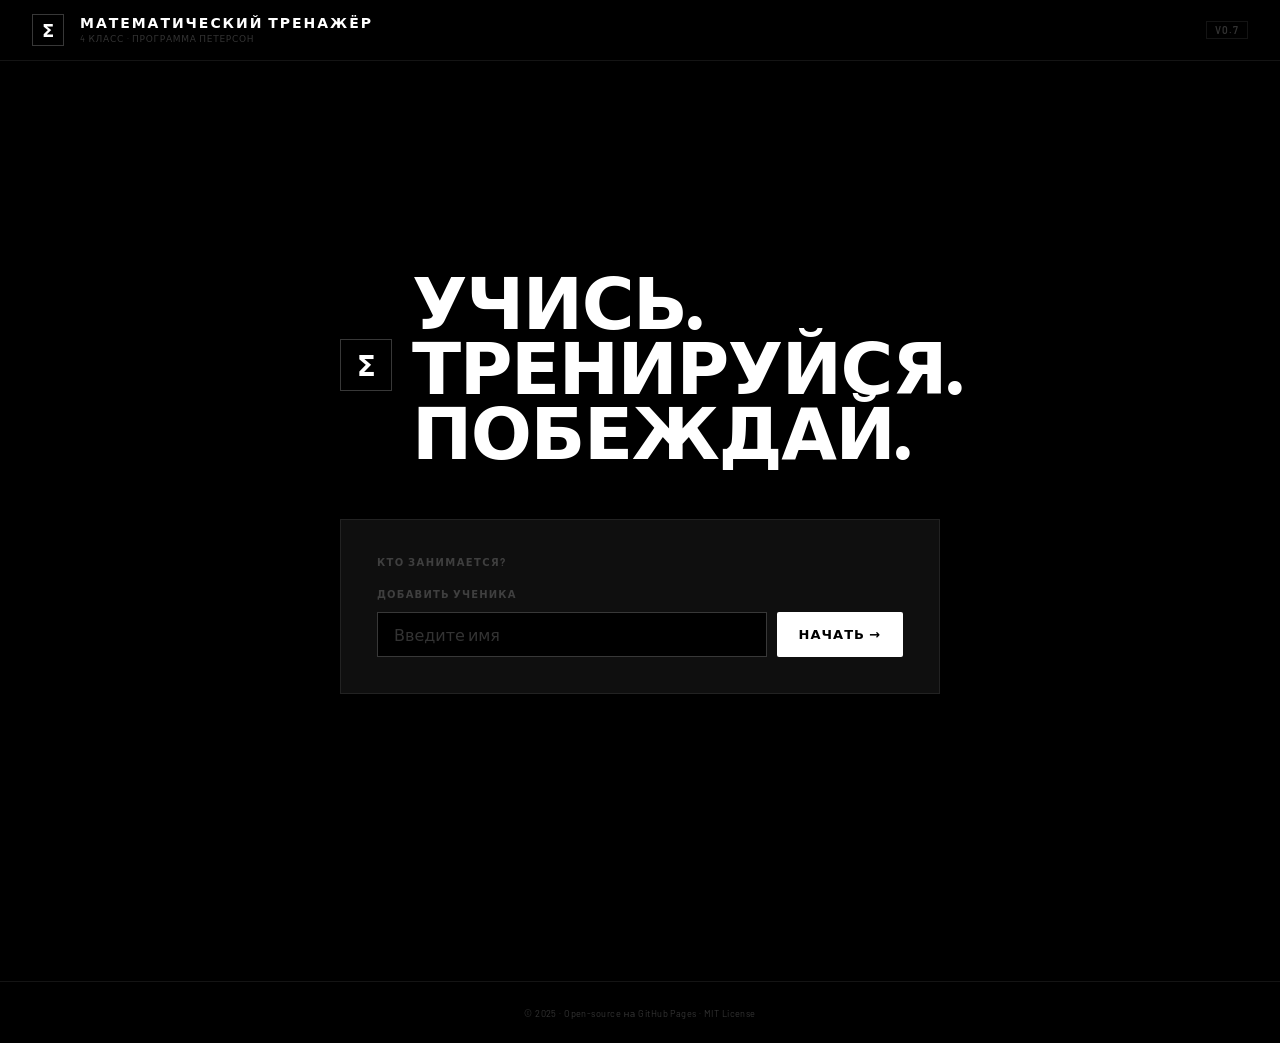
==== commit 187f403c: "feat: auth screen with per-user progress + Yorkie mascot (v0.7) - Auth screen: enter your name to st" ====
--- a/index.html
+++ b/index.html
@@ -20,13 +20,36 @@
           <div class="brand-sub">4 класс · Программа Петерсон</div>
         </div>
       </div>
-      <span class="version">v0.6</span>
+      <div class="header-right">
+        <div id="header-user" class="header-user hidden"></div>
+        <span class="version">v0.7</span>
+      </div>
     </div>
   </header>
 
   <main class="container">
 
-    <section id="intro">
+    <section id="auth-screen" class="hidden">
+      <div class="auth-hero">
+        <div class="auth-brand">
+          <div class="brand-sigma large-sigma">Σ</div>
+          <div class="auth-headline">УЧИСЬ.<br>ТРЕНИРУЙСЯ.<br>ПОБЕЖДАЙ.</div>
+        </div>
+        <div class="auth-panel">
+          <div class="auth-panel-title">КТО ЗАНИМАЕТСЯ?</div>
+          <div id="auth-user-list" class="auth-user-list"></div>
+          <div class="auth-new">
+            <div class="auth-new-label">ДОБАВИТЬ УЧЕНИКА</div>
+            <div class="auth-new-row">
+              <input id="auth-name-input" type="text" placeholder="Введите имя" maxlength="30" class="auth-input"/>
+              <button id="auth-start-btn" class="btn btn-primary">Начать →</button>
+            </div>
+          </div>
+        </div>
+      </div>
+    </section>
+
+    <section id="intro" class="hidden">
       <div class="home-hero">
         <div class="home-hero-title">УЧИСЬ.<br>ТРЕНИРУЙСЯ.<br>ПОБЕЖДАЙ.</div>
         <div class="home-hero-sub">Математика 4 класс · Программа Петерсон · 15 тем · 170+ заданий</div>
@@ -70,6 +93,8 @@
     <small>© 2025 · Open-source на GitHub Pages · MIT License</small>
   </footer>
 
+  <div id="yorkie-wrap" class="yorkie-wrap"></div>
+
   <script src="SRC/components/SequenceOrderTask.js"></script>
   <script src="app.js"></script>
 </body>
--- a/styles.css
+++ b/styles.css
@@ -57,6 +57,7 @@
   font-family: var(--font-display);
   font-size: 18px; font-weight: 900;
   flex-shrink: 0;
+  letter-spacing: -.02em;
 }
 .brand-name {
   font-family: var(--font-display);
@@ -153,7 +154,7 @@
   animation: fadeUp .3s ease both;
 }
 .lesson:last-child { border-bottom: none; }
-.lesson:hover { background: var(--bg-hover); margin: 0 -32px; padding: 22px 32px; }
+.lesson:hover { background: var(--bg-hover); }
 
 .lesson-icon-wrap {
   font-family: var(--font-display);
@@ -299,6 +300,7 @@
 .feedback {
   padding: 13px 18px; font-weight: 600; font-size: 15px;
   animation: feedbackPop .25s ease;
+  border-radius: var(--r-sm);
 }
 .feedback.ok { background: var(--green-dim); color: var(--green); border: 1px solid rgba(0,232,135,.2); }
 .feedback.err { background: var(--red-dim); color: var(--red); border: 1px solid rgba(255,59,78,.2); }
@@ -386,7 +388,7 @@
   .header-inner { padding: 0 16px; }
   .home-hero { padding: 48px 0 40px; }
   .lesson { grid-template-columns: 48px 1fr; gap: 16px; padding: 18px 0; }
-  .lesson:hover { margin: 0 -16px; padding: 18px 16px; }
+  .lesson:hover { background: var(--bg-hover); }
   .lesson-right { display: none; }
   .lesson h3 { font-size: 18px; }
   .q { font-size: 18px; }
@@ -401,3 +403,138 @@
   .lesson-icon-wrap { font-size: 24px; width: 36px; }
   .lesson { grid-template-columns: 36px 1fr; gap: 12px; }
 }
+
+/* ─── Header right / user badge ──────────────────────────────── */
+.header-right { display: flex; align-items: center; gap: 10px; }
+.header-user {
+  font-size: 11px; font-weight: 700; letter-spacing: .1em;
+  text-transform: uppercase; color: var(--text-2);
+  border: 1px solid var(--border);
+  padding: 4px 10px; cursor: pointer;
+  transition: all .12s;
+}
+.header-user:hover { color: var(--text); border-color: var(--border-hi); }
+
+/* ─── Auth screen ────────────────────────────────────────────── */
+#auth-screen {
+  min-height: calc(100dvh - 60px);
+  display: flex; align-items: center; justify-content: center;
+  padding: 48px 32px;
+}
+.auth-hero { max-width: 600px; width: 100%; }
+.auth-brand {
+  display: flex; align-items: center; gap: 20px;
+  margin-bottom: 56px;
+}
+.large-sigma {
+  width: 52px !important; height: 52px !important;
+  font-size: 28px !important; flex-shrink: 0;
+}
+.auth-headline {
+  font-family: var(--font-display);
+  font-size: clamp(42px, 7vw, 72px);
+  font-weight: 900; text-transform: uppercase;
+  letter-spacing: -.02em; line-height: .9;
+}
+.auth-panel {
+  border: 1px solid var(--border);
+  background: var(--bg-card);
+  padding: 36px;
+}
+.auth-panel-title {
+  font-size: 10px; letter-spacing: .14em; font-weight: 700;
+  color: var(--text-3); text-transform: uppercase;
+  margin-bottom: 20px;
+}
+.auth-user-list { display: flex; flex-direction: column; gap: 8px; }
+.auth-user-list:not(:empty) { margin-bottom: 28px; }
+.auth-user-card {
+  width: 100%; padding: 14px 20px;
+  background: transparent; border: 1px solid var(--border);
+  color: var(--text); font-family: var(--font-display);
+  font-size: 18px; font-weight: 700; text-transform: uppercase;
+  letter-spacing: .04em; text-align: left;
+  cursor: pointer; transition: all .12s;
+  display: flex; align-items: center; gap: 14px;
+}
+.auth-user-card:hover { border-color: var(--border-hi); background: var(--bg-hover); }
+.auth-avatar {
+  width: 30px; height: 30px; flex-shrink: 0;
+  background: rgba(255,255,255,.08);
+  display: flex; align-items: center; justify-content: center;
+  font-size: 13px; font-weight: 900; color: var(--text-2);
+}
+.auth-new-label {
+  font-size: 10px; letter-spacing: .12em; font-weight: 700;
+  color: var(--text-3); text-transform: uppercase;
+  margin-bottom: 12px;
+}
+.auth-new-row { display: flex; gap: 10px; }
+.auth-input {
+  flex: 1; padding: 12px 16px;
+  background: var(--bg); border: 1px solid var(--border);
+  color: var(--text); font-size: 16px;
+  font-family: var(--font-display); font-weight: 600;
+  transition: border-color .12s;
+}
+.auth-input:focus { outline: none; border-color: var(--border-hi); }
+.auth-input::placeholder { color: var(--text-3); font-weight: 400; font-family: var(--font-ui); }
+@media (max-width: 600px) {
+  #auth-screen { padding: 32px 16px; align-items: flex-start; padding-top: 48px; }
+  .auth-brand { margin-bottom: 36px; }
+  .auth-panel { padding: 24px; }
+  .auth-new-row { flex-direction: column; }
+}
+
+/* ─── Yorkie mascot ──────────────────────────────────────────── */
+.yorkie-wrap {
+  position: fixed;
+  bottom: 130px;
+  left: 0;
+  z-index: 9000;
+  pointer-events: none;
+  cursor: pointer;
+  user-select: none;
+}
+.yorkie-wrap.active { pointer-events: auto; }
+.yorkie-bubble {
+  position: absolute;
+  bottom: 82px; left: 50%;
+  transform: translateX(-50%);
+  background: #fff; color: #000;
+  padding: 8px 14px;
+  font-size: 12px; font-weight: 700;
+  font-family: var(--font-ui);
+  white-space: nowrap; max-width: 260px;
+  white-space: normal; text-align: center;
+  pointer-events: none;
+  animation: fadeUp .2s ease;
+  line-height: 1.4;
+}
+.yorkie-bubble::after {
+  content: '';
+  position: absolute;
+  top: 100%; left: 50%;
+  transform: translateX(-50%);
+  border: 6px solid transparent;
+  border-top-color: #fff;
+}
+@keyframes yorkie-run-ltr {
+  from { transform: translateX(-160px); }
+  to   { transform: translateX(calc(100vw + 160px)); }
+}
+@keyframes yorkie-run-rtl {
+  from { transform: translateX(calc(100vw + 160px)) scaleX(-1); }
+  to   { transform: translateX(-160px) scaleX(-1); }
+}
+.leg { transform-box: fill-box; transform-origin: top center; }
+.leg-a { animation: leg-a .28s ease-in-out infinite; }
+.leg-b { animation: leg-b .28s ease-in-out infinite; }
+@keyframes leg-a {
+  0%, 100% { transform: rotate(-26deg); }
+  50%       { transform: rotate(26deg); }
+}
+@keyframes leg-b {
+  0%, 100% { transform: rotate(26deg); }
+  50%       { transform: rotate(-26deg); }
+}
